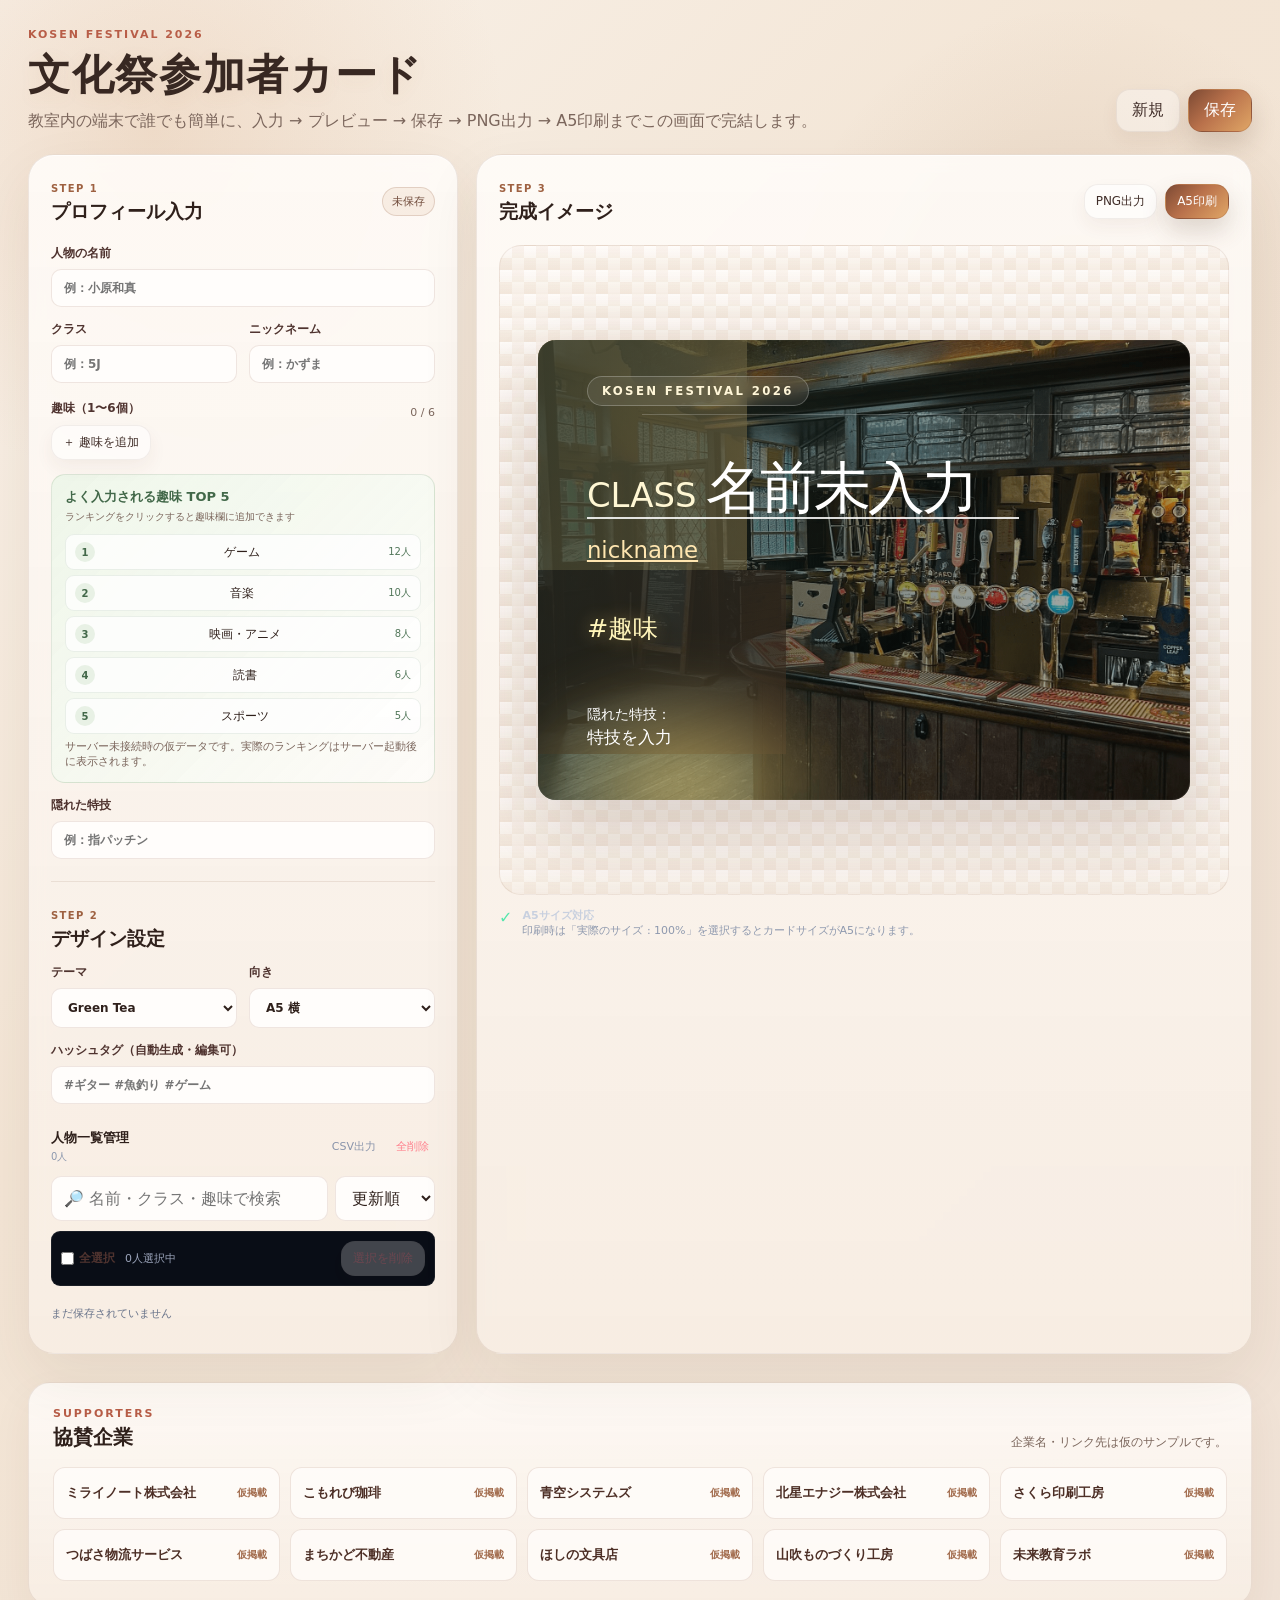
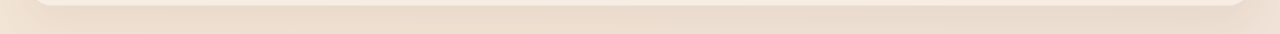
==== index.html @ eb6a29da "Update index.html" ====
<!DOCTYPE html>
<html lang="ja">
<head>
  <!-- 文字コード・表示倍率・ページタイトルを設定 -->
  <meta charset="UTF-8">
  <meta name="viewport" content="width=device-width, initial-scale=1.0">
  <title>文化祭教室用 参加者カード作成</title>
  <!-- 画面全体のスタイルを読み込む -->
  <link rel="stylesheet" href="style.css">
</head>
<body>
  <!-- アプリ全体の表示領域 --> 
  <div class="app-shell">
    <!-- ページタイトルと新規作成・保存操作 -->
    <header class="app-header">
      <div>
        <p class="eyebrow">KOSEN FESTIVAL 2026</p>
        <h1>文化祭参加者カード</h1> 
        <p class="sub">教室内の端末で誰でも簡単に、入力 →  プレビュー → 保存 → PNG出力 → A5印刷までこの画面で完結します。</p>
      </div>
      <div class="header-actions">
        <button id="newBtn" class="btn ghost">新規</button>
        <button id="saveBtn" class="btn primary">保存</button>
      </div>
    </header>
   
    <!-- 入力画面とプレビュー画面のメイン領域 --> 
    <main class="workspace">
      <!-- プロフィール情報とデザイン設定の入力パネル -->
      <section class="panel form-panel"> 
        <div class="panel-title">
          <div>
            <span class="step">STEP 1</span>
            <h2>プロフィール入力</h2> 
          </div>
          <span id="status" class="status">未保存</span>
        </div>

        <!-- 人物情報を入力するフォーム -->
        <form id="profileForm">
          <label>人物の名前
            <input id="name" maxlength="30" placeholder="例：小原和真" required>
          </label>

          <div class="two-col">
            <label>クラス
              <input id="className" maxlength="20" placeholder="例：5J">
            </label>
            <label>ニックネーム
              <input id="nickname" maxlength="30" placeholder="例：かずま">
            </label>
          </div>

          <div class="hobby-head">
            <label class="section-label">趣味（1〜6個）</label>
            <span id="hobbyCount">0 / 6</span>
          </div>

          <!-- JavaScriptで趣味の入力欄を追加・削除する領域 -->
          <div id="hobbyInputs" class="hobbies"></div>
          <button type="button" id="addHobbyBtn" class="btn small">＋ 趣味を追加</button>

          <section class="hobby-ranking" aria-labelledby="hobbyRankingTitle">
            <div class="hobby-ranking-heading">
              <h3 id="hobbyRankingTitle">よく入力される趣味 TOP 5</h3>
              <p>ランキングをクリックすると趣味欄に追加できます</p>
            </div>
            <ol id="hobbyRankingList" class="hobby-ranking-list"></ol>
          </section>

          <label class="talent-label">隠れた特技
            <input id="talent" maxlength="40" placeholder="例：指パッチン">
          </label>

          <div class="divider"></div>

          <div class="panel-title compact">
            <div>
              <span class="step">STEP 2</span>
              <h2>デザイン設定</h2>
            </div>
          </div>

          <!-- カードのテーマと印刷向きを選択 -->
          <div class="two-col">
            <label>テーマ
              <select id="theme">
                <option value="blue">Green Tea</option>
                <option value="purple">Purple Night</option>
                <option value="green">Aurora Green</option>
              </select>
            </label>
            <label>向き
              <select id="orientation">
                <option value="landscape">A5 横</option>
                <option value="portrait">A5 縦</option>
              </select>
            </label>
          </div>

          <label>ハッシュタグ（自動生成・編集可）
            <input id="tags" maxlength="180" placeholder="#ギター #魚釣り #ゲーム">
          </label>
        </form>

  <!-- 保存済みプロフィールの管理領域 -->
  <div class="saved-area">

    <!-- 一覧のタイトルとCSV出力・全削除操作 -->
    <!-- 一覧のタイトル -->
    <div class="saved-head">
      <div>
        <h3>人物一覧管理</h3>
        <span id="profileCount" class="list-count">0人</span>
      </div>

      <div class="list-actions">
        <button id="exportCsvBtn" class="text-btn">
          CSV出力
        </button>

        <button id="clearAllBtn" class="text-btn danger-text">
          全削除
        </button>
      </div>
    </div>


    <!-- 検索・並び替え -->
    <div class="list-toolbar">

      <input
        id="profileSearch"
        class="search-input"
        placeholder="🔎 名前・クラス・趣味で検索"
      >

      <select id="profileSort" class="sort-select">
        <option value="updated-desc">更新順</option>
        <option value="name-asc">名前順</option>
        <option value="class-asc">クラス順</option>
      </select>

    </div>


    <!-- 一括操作 -->
    <div class="bulk-toolbar">

      <label class="select-all-label">
        <input
          id="selectAllProfiles"
          type="checkbox"
        >
        全選択
      </label>

      <span id="selectedCount">
        0人選択中
      </span>

      <button
        id="bulkDeleteBtn"
        class="btn small danger-btn"
        disabled
      >
        選択を削除
      </button>

    </div>


    <!-- 検索結果と保存済み人物を表示 -->
    <!-- 人物一覧 -->
    <div id="savedList" class="saved-list"></div>

  </div>
        </section>

        <!-- 入力内容を反映したカードのプレビューパネル -->
        <section class="panel preview-panel">
          <div class="panel-title">
            <div>
              <span class="step">STEP 3</span>
              <h2>完成イメージ</h2>
            </div>
            <div class="preview-actions">
              <button id="pngBtn" class="btn small">PNG出力</button>
              <button id="printBtn" class="btn small primary">A5印刷</button>
            </div>
          </div>

          <!-- カードの表示領域と印刷対象 -->
          <div id="previewStage" class="preview-stage landscape">
            <article id="card" class="person-card theme-blue">
              <!-- カード背景の光彩とライン装飾 -->
              <div class="glow glow-one"></div>
              <div class="glow glow-two"></div>
              <div class="line"></div>

              <!-- カードに表示するプロフィール情報 -->
              <div class="card-content">
                <div class="festival-badge">KOSEN FESTIVAL 2026</div>
                <div class="identity">
                  <div class="name-row">
                    <span id="previewClass" class="preview-class">5J</span>
                    <h3 id="previewName">小原和真</h3>
                  </div>
                  <div id="previewNickname" class="nickname">jr（ジュニア）</div>
                </div>

                <div id="previewTags" class="tags">#ギター　#　#魚釣り　#恋バナ　#BTS</div>

                <div class="talent-box">
                  <p>隠れた特技：</p>
                  <strong id="previewTalent">指パッチン</strong>
                </div>
              </div>
            </article>
          </div>

          <!-- PNG出力とA5印刷に関する注意書き -->
          <div class="export-note">
            <span>✓</span>
            <p><strong>A5サイズ対応</strong><br>印刷時は「実際のサイズ : 100%」を選択するとカードサイズがA5になります。</p>
          </div>
        </section>
      </main>

      <footer class="sponsors" aria-labelledby="sponsorsTitle">
        <div class="sponsors-heading">
          <div>
            <p class="eyebrow">SUPPORTERS</p>
            <h2 id="sponsorsTitle">協賛企業</h2>
          </div>
          <p class="sponsors-note">企業名・リンク先は仮のサンプルです。</p>
        </div>
        <ul class="sponsor-list">
          <li><a href="https://example.com/" target="_blank" rel="noopener noreferrer">ミライノート株式会社 <span>仮掲載</span></a></li>
          <li><a href="https://example.com/" target="_blank" rel="noopener noreferrer">こもれび珈琲 <span>仮掲載</span></a></li>
          <li><a href="https://example.com/" target="_blank" rel="noopener noreferrer">青空システムズ <span>仮掲載</span></a></li>
          <li><a href="https://example.com/" target="_blank" rel="noopener noreferrer">北星エナジー株式会社 <span>仮掲載</span></a></li>
          <li><a href="https://example.com/" target="_blank" rel="noopener noreferrer">さくら印刷工房 <span>仮掲載</span></a></li>
          <li><a href="https://example.com/" target="_blank" rel="noopener noreferrer">つばさ物流サービス <span>仮掲載</span></a></li>
          <li><a href="https://example.com/" target="_blank" rel="noopener noreferrer">まちかど不動産 <span>仮掲載</span></a></li>
          <li><a href="https://example.com/" target="_blank" rel="noopener noreferrer">ほしの文具店 <span>仮掲載</span></a></li>
          <li><a href="https://example.com/" target="_blank" rel="noopener noreferrer">山吹ものづくり工房 <span>仮掲載</span></a></li>
          <li><a href="https://example.com/" target="_blank" rel="noopener noreferrer">未来教育ラボ <span>仮掲載</span></a></li>
        </ul>
      </footer>
    </div>

  <!-- 保存結果などを一時的に表示する通知 -->
  <div id="toast" class="toast"></div>
  <!-- アプリの動作を制御するJavaScript -->
  <script src="app.js"></script>
</body>
</html>
---- style.css ----
/* すべての要素で幅と高さに余白を含める */
* { box-sizing: border-box; }

/* アプリ全体で使用する色と影 */
:root {
  --bg: #f6efe7;
  --bg-2: #eadcc6;
  --panel: rgba(255,249,244,.82);
  --panel-2: rgba(255,251,247,.96);
  --text: #2f201b;
  --muted: #7b665c;
  --line: rgba(120, 86, 61, .12);
  --accent: #8a5a3b;
  --accent-2: #d9a981;
  --accent-3: #c97344;
  --rose: #d77756;
  --gold: #f1cf9c;
  --shadow: rgba(82, 46, 27, .12);
  --coffee: #4d2f26;
  --latte: #f8f1e8;
  --bean: #2b1f1c;
}

/* ページ全体の基本設定 */
html, body {
  margin: 0;
  min-height: 100%;
  background: var(--bg);
  color: var(--text);
  font-family: Inter, "Noto Sans JP", "Yu Gothic", system-ui, sans-serif;
}

/* 背景に柔らかな光とグラデーションを表示 */
body {
  background:
    radial-gradient(circle at 12% 8%, rgba(216, 165, 121, .26), transparent 22rem),
    radial-gradient(circle at 84% 18%, rgba(143, 95, 61, .12), transparent 18rem),
    linear-gradient(135deg, #f9f2ea 0%, #f3e5d5 40%, #f0e2d6 100%);
}

/* フォーム部品の文字をページのフォントに統一 */
button, input, select { font: inherit; }

/* ページ全体の最大幅と余白 */
.app-shell { max-width: 1500px; margin: 0 auto; padding: 28px; }

/* ヘッダーのタイトルと操作ボタンを横並びにする */
.app-header {
  display: flex;
  align-items: flex-end;
  justify-content: space-between;
  gap: 24px;
  margin-bottom: 22px;
}

/* ヘッダー上部の小さな見出し */
.eyebrow {
  color: #b85d47;
  letter-spacing: .18em;
  font-size: 11px;
  margin: 0 0 6px;
  font-weight: 800;
}

/* 見出しと段落の上余白をリセット */
h1, h2, h3, p { margin-top: 0; }

/* ページタイトル */
h1 {
  font-size: clamp(26px, 4vw, 42px);
  margin-bottom: 8px;
  letter-spacing: .04em;
  color: #382822;
  text-shadow: 0 4px 18px rgba(170, 110, 70, .08);
}
/* ページタイトルの補足説明 */
.sub { color: var(--muted); margin-bottom: 0; }

/* ヘッダーとプレビューのボタン配置 */
.header-actions, .preview-actions { display: flex; gap: 8px; }

/* 入力パネルとプレビューパネルの2列レイアウト */
.workspace {
  display: grid;
  grid-template-columns: minmax(320px, 430px) 1fr;
  gap: 18px;
}

/* 各パネル共通の背景・境界線・影 */
.panel {
  background: linear-gradient(180deg, rgba(255,252,249,.88), rgba(247,237,227,.94));
  border: 1px solid rgba(126, 85, 61, .12);
  border-radius: 26px;
  box-shadow: 0 24px 60px rgba(79, 45, 31, .08), inset 0 1px 0 rgba(255,255,255,.6);
  backdrop-filter: blur(8px);
}

/* 入力パネルの内側余白 */
.form-panel { padding: 22px; }
/* プレビューパネルの内側余白 */
.preview-panel { padding: 22px; min-width: 0; }

/* パネル見出しと右側の操作部 */
.panel-title {
  display: flex;
  align-items: center;
  justify-content: space-between;
  gap: 12px;
  margin-bottom: 20px;
}

/* 2つ目以降のコンパクトなパネル見出し */
.panel-title.compact { margin-top: 20px; margin-bottom: 12px; }

/* パネル内の見出し */
.panel-title h2 {
  font-size: 19px;
  margin: 3px 0 0;
}

/* STEP表示 */
.step {
  color: #9e6141;
  font-size: 10px;
  letter-spacing: .14em;
  font-weight: 800;
}

/* 保存状態のバッジ */
.status {
  font-size: 11px;
  color: #6d4837;
  padding: 6px 9px;
  border: 1px solid rgba(141, 92, 62, .2);
  border-radius: 999px;
  background: rgba(197, 127, 77, .1);
}

/* 入力項目のラベル */
label {
  display: block;
  color: #4f332f;
  font-size: 12px;
  margin-bottom: 14px;
  font-weight: 600;
}

/* テキスト入力と選択欄 */
input, select {
  display: block;
  width: 100%;
  margin-top: 7px;
  padding: 11px 12px;
  color: var(--text);
  background: #fffdfb;
  border: 1px solid rgba(146, 92, 72, .15);
  border-radius: 10px;
  outline: none;
  transition: .18s;
}

/* 入力欄にフォーカスしたときの強調表示 */
input:focus, select:focus {
  border-color: rgba(255, 122, 72, .8);
  box-shadow: 0 0 0 3px rgba(255, 122, 72, .12);
}

/* 2項目を横並びにするフォーム行 */
.two-col { display: grid; grid-template-columns: 1fr 1fr; gap: 12px; }

/* 趣味入力欄の見出し */
.hobby-head {
  display: flex;
  justify-content: space-between;
  align-items: center;
  margin-top: 3px;
}

/* セクション名と入力個数 */
.section-label { margin-bottom: 8px; }
#hobbyCount { font-size: 11px; color: var(--muted); }

/* 趣味入力欄の一覧 */
.hobbies { display: grid; gap: 8px; }

/* 1件分の趣味入力と削除ボタン */
.hobby-row {
  display: grid;
  grid-template-columns: 1fr auto;
  gap: 7px;
  align-items: end;
}

/* 趣味行では入力欄上部の余白をなくす */
.hobby-row input { margin-top: 0; }

/* 保存済みプロフィールから集計した趣味ランキング */
.hobby-ranking {
  margin-top: 14px;
  padding: 13px;
  border: 1px solid rgba(114, 148, 111, .2);
  border-radius: 14px;
  background: linear-gradient(135deg, rgba(235, 246, 231, .8), rgba(255, 255, 255, .66));
}

.hobby-ranking-heading h3 {
  margin: 0;
  color: #426849;
  font-size: 13px;
}

.hobby-ranking-heading p {
  margin: 4px 0 10px;
  color: var(--muted);
  font-size: 10px;
}

.hobby-ranking-list {
  display: grid;
  gap: 5px;
  margin: 0;
  padding: 0;
  list-style: none;
}

.hobby-ranking-item {
  display: flex;
  width: 100%;
  align-items: center;
  justify-content: space-between;
  gap: 10px;
  padding: 7px 9px;
  border: 1px solid rgba(114, 148, 111, .14);
  border-radius: 9px;
  background: rgba(255, 255, 255, .76);
  color: var(--text);
  text-align: left;
  cursor: pointer;
}

.hobby-ranking-item:hover,
.hobby-ranking-item:focus-visible {
  border-color: rgba(75, 125, 83, .5);
  background: #fff;
}

.hobby-ranking-position {
  display: grid;
  flex: 0 0 20px;
  width: 20px;
  height: 20px;
  place-items: center;
  border-radius: 50%;
  background: #e8f1e5;
  color: #426849;
  font-size: 10px;
  font-weight: 700;
}

.hobby-ranking-name { font-size: 12px; }
.hobby-ranking-count { color: #52775a; font-size: 10px; white-space: nowrap; }
.hobby-ranking-empty { color: var(--muted); font-size: 11px; }

/* 趣味を削除するボタン */
.remove-hobby {
  height: 40px;
  width: 40px;
  border: 1px solid var(--line);
  border-radius: 9px;
  background: #0a0e17;
  color: #aab2c5;
  cursor: pointer;
}

/* 特技入力欄と区切り線 */
.talent-label { margin-top: 14px; }
.divider { height: 1px; background: var(--line); margin: 22px 0; }

/* 共通ボタン */
.btn {
  border: 1px solid rgba(132, 102, 89, .1);
  background: rgba(255,255,255,.58);
  color: #402d28;
  border-radius: 14px;
  padding: 10px 15px;
  cursor: pointer;
  transition: transform .15s, background .15s, border .15s, box-shadow .15s;
  box-shadow: 0 8px 18px rgba(98, 52, 35, .06);
}

/* ボタンのホバー状態 */
.btn:hover {
  transform: translateY(-1px);
  background: rgba(255,255,255,.72);
  box-shadow: 0 12px 24px rgba(98, 52, 35, .1);
}
/* 主要操作ボタン */
.btn.primary {
  background: linear-gradient(135deg, #7d4a34 0%, #b9714b 45%, #e0a666 100%);
  border-color: rgba(125, 74, 52, .2);
  color: white;
  box-shadow: 0 12px 24px rgba(98, 72, 52, .2);
}
/* 控えめなボタン */
.btn.ghost { background: rgba(255,255,255,.38); }
/* 小サイズのボタン */
.btn.small { padding: 8px 11px; font-size: 12px; }

/* 保存済み人物一覧の見出し */
.saved-area { margin-top: 25px; }
.saved-head { display: flex; justify-content: space-between; align-items: center; }
.saved-head h3 { font-size: 13px; margin: 0; }
.text-btn { background: transparent; color: #8993aa; border: 0; cursor: pointer; font-size: 11px; }

/* 保存済み人物の一覧 */
.saved-list { display: grid; gap: 7px; margin-top: 10px; max-height: 220px; overflow: auto; }

/* 保存済み人物1件分 */
.saved-item {
  display: grid;
  grid-template-columns: 1fr auto;
  gap: 8px;
  align-items: center;
  padding: 10px;
  border: 1px solid rgba(146, 92, 72, .12);
  background: linear-gradient(180deg, #fffdfb 0%, #f8ebdf 100%);
  border-radius: 10px;
  box-shadow: 0 5px 14px rgba(158, 86, 44, .06);
}

/* 保存済み人物のクリック領域 */
.saved-item-main { cursor: pointer; min-width: 0; }
.saved-item-name { font-weight: 700; font-size: 12px; color: #442b26; }
.saved-item-meta { color: #7a5e54; font-size: 10px; margin-top: 2px; }
.delete-btn { border: 0; background: transparent; color: #7f5d5a; cursor: pointer; }

/* 一覧が空のときの表示 */
.empty { color: #68738a; font-size: 11px; padding: 10px 0; }

/* カードプレビューを配置する領域 */
.preview-stage {
  display: grid;
  place-items: center;
  padding: clamp(15px, 3vw, 38px);
  min-height: 650px;
  border: 1px solid rgba(150, 107, 87, .12);
  border-radius: 22px;
  background:
    linear-gradient(45deg, rgba(201, 155, 110, .09) 25%, transparent 25%, transparent 75%, rgba(201, 155, 110, .09) 75%),
    linear-gradient(45deg, rgba(201, 155, 110, .09) 25%, transparent 25%, transparent 75%, rgba(201, 155, 110, .09) 75%),
    linear-gradient(180deg, rgba(255,255,255,.5), rgba(245,236,227,.9));
  background-position: 0 0, 12px 12px;
  background-size: 24px 24px;
  overflow: auto;
}

/* プロフィールカード本体 */
.person-card {
  position: relative;
  width: min(100%, 900px);
  aspect-ratio: 210 / 148;
  overflow: hidden;
  color: #fff;
  background: #171713 url("assets/bar-interior.png") center 52% / cover no-repeat;
  box-shadow: 0 30px 80px rgba(60, 26, 18, .18), inset 0 0 0 1px rgba(255,255,255,.08);
  border-radius: 18px;
  container-type: inline-size;
}

/* カード上部の装飾レイヤー */
.person-card::before {
  content: "";
  position: absolute;
  inset: 0;
  background:
    linear-gradient(90deg, rgba(10, 14, 13, .58), rgba(10, 14, 13, .3)),
    linear-gradient(135deg, rgba(138, 86, 58, .16), transparent 52%);
  pointer-events: none;
}

/* カード下部の光彩 */
.person-card::after {
  content: "";
  position: absolute;
  left: -8%;
  bottom: -25%;
  width: 60%;
  height: 55%;
  background: radial-gradient(ellipse, rgba(255, 223, 120, .75), transparent 66%);
  filter: blur(30px);
  opacity: .8;
}

.theme-blue::before {
  background:
    linear-gradient(90deg, rgba(10, 20, 18, .64), rgba(10, 20, 18, .32)),
    linear-gradient(135deg, rgba(78, 129, 111, .28), transparent 60%);
}

.theme-purple::before {
  background:
    linear-gradient(90deg, rgba(16, 12, 24, .66), rgba(16, 12, 24, .34)),
    linear-gradient(135deg, rgba(112, 45, 150, .3), transparent 60%);
}

/* 緑テーマの装飾 */
.theme-green::before {
  background:
    linear-gradient(90deg, rgba(10, 20, 17, .64), rgba(10, 20, 17, .32)),
    linear-gradient(135deg, rgba(72, 124, 78, .3), transparent 60%);
}
/* カード内の光彩パーツ */
.glow-one { width: 32%; height: 50%; left: -10%; top: 55%; background: rgba(244, 196, 116, .64); }
.glow-two { width: 38%; height: 40%; left: 4%; top: -14%; background: rgba(100, 62, 42, .7); }

/* カード上の細いライン */
.line {
  position: absolute;
  left: 16%;
  right: 0;
  top: 16%;
  height: 1px;
  background: rgba(255,255,255,.2);
}

/* カード内のコンテンツ領域 */
.card-content {
  position: absolute;
  inset: 0;
  padding: 5.5% 7.5%;
  z-index: 2;
}

/* 文化祭名のバッジ */
.festival-badge {
  display: inline-block;
  margin-bottom: 10%;
  padding: 7px 14px;
  border: 1px solid rgba(255,255,255,.24);
  border-radius: 999px;
  background: rgba(255,255,255,.08);
  backdrop-filter: blur(8px);
  color: #fff6d8;
  font-size: clamp(8px, 1.8cqw, 20px);
  letter-spacing: .2em;
  font-weight: 700;
}

/* 名前とクラスの情報 */
.identity { position: relative; }
/* クラス名と人物名の下線付き行 */
.name-row {
  display: flex;
  align-items: baseline;
  gap: 2.2%;
  border-bottom: clamp(2px, .45cqw, 5px) solid rgba(255,255,255,.85);
  width: 78%;
  padding-bottom: .3%;
}

/* プレビュー上のクラス名 */
.preview-class {
  font-size: clamp(15px, 5.2cqw, 65px);
  line-height: 1;
  white-space: nowrap;
  color: #fff7d4;
}

/* プレビュー上の人物名 */
.name-row h3 {
  font-size: clamp(25px, 8.8cqw, 110px);
  font-weight: 300;
  letter-spacing: -.05em;
  line-height: .95;
  margin: 0;
  white-space: nowrap;
  overflow: hidden;
  text-overflow: ellipsis;
}

/* ニックネーム */
.nickname {
  margin-top: 3.1%;
  font-size: clamp(12px, 3.5cqw, 42px);
  text-decoration: underline;
  color: #ffe6b0;
}

/* 趣味から生成されるハッシュタグ */
.tags {
  margin-top: 8.5%;
  color: #fff5ba;
  font-size: clamp(11px, 3.9cqw, 48px);
  line-height: 1.45;
  max-width: 90%;
  overflow-wrap: anywhere;
  text-shadow: 0 0 18px rgba(255, 214, 122, .42);
}

/* 隠れた特技の表示 */
.talent-box {
  position: absolute;
  left: 7.5%;
  bottom: 11%;
}
.talent-box p {
  margin: 0 0 3.2%;
  font-size: clamp(10px, 2.15cqw, 27px);
}
.talent-box strong {
  font-weight: 400;
  font-size: clamp(12px, 2.55cqw, 32px);
}

/* 出力・印刷に関する注意書き */
.export-note {
  display: flex;
  gap: 10px;
  align-items: flex-start;
  margin-top: 13px;
  color: #8d98ae;
  font-size: 11px;
}
.export-note span { color: #55e6ad; font-size: 16px; }
.export-note p { margin: 0; }
.export-note strong { color: #c8d0df; }

/* 保存などの結果を知らせる通知 */
.toast {
  position: fixed;
  left: 50%;
  bottom: 24px;
  transform: translate(-50%, 20px);
  opacity: 0;
  pointer-events: none;
  background: #161c2b;
  border: 1px solid rgba(255,255,255,.12);
  color: white;
  padding: 10px 15px;
  border-radius: 10px;
  box-shadow: 0 15px 40px rgba(0,0,0,.3);
  transition: .2s;
  z-index: 50;
  font-size: 12px;
}
/* 通知を表示状態に切り替える */
.toast.show { opacity: 1; transform: translate(-50%, 0); }

/* タブレット向けの1列レイアウト */
@media (max-width: 1000px) {
  .workspace { grid-template-columns: 1fr; }
  .preview-stage { min-height: 450px; }
}

/* スマートフォン向けの余白と縦並び */
@media (max-width: 560px) {
  .app-shell { padding: 15px; }
  .app-header { align-items: flex-start; flex-direction: column; }
  .two-col { grid-template-columns: 1fr; gap: 0; }
  .preview-stage { min-height: 300px; padding: 10px; }
  .preview-actions { flex-wrap: wrap; }
}

/* 画面表示時のA5印刷サイズ */
@page {
  size: A5 landscape;
  margin: 0;
}

/* 印刷時はプロフィールカードだけを表示 */
@media print {
  @page {
    size: A5 landscape;
    margin: 0;
  }

  html, body {
    width: 210mm;
    height: 148mm;
    margin: 0;
    padding: 0;
    background: #fff;
    overflow: hidden;
    -webkit-print-color-adjust: exact;
    print-color-adjust: exact;
  }

  body {
    display: block !important;
    visibility: visible !important;
  }

  .app-shell,
  .workspace,
  .panel,
  .form-panel,
  .header-actions,
  .preview-actions,
  .saved-area,
  .export-note,
  .toast,
  .panel-title,
  .saved-head,
  .list-toolbar,
  .bulk-toolbar,
  .saved-list,
  .preview-panel > .panel-title {
    display: none !important;
    visibility: hidden !important;
  }

  .preview-panel {
    display: block !important;
    width: 210mm !important;
    height: 148mm !important;
    margin: 0 !important;
    padding: 0 !important;
    border: 0 !important;
    background: transparent !important;
    box-shadow: none !important;
  }

  #previewStage,
  #previewStage *,
  #card,
  #card *,
  .festival-badge,
  .identity,
  .name-row,
  .preview-class,
  #previewName,
  #previewNickname,
  #previewTags,
  .talent-box,
  .glow,
  .line,
  .card-content {
    display: block !important;
    visibility: visible !important;
  }

  #previewStage {
    position: relative !important;
    display: block !important;
    width: 210mm !important;
    height: 148mm !important;
    min-height: 0 !important;
    padding: 0 !important;
    margin: 0 !important;
    border: 0 !important;
    background: transparent !important;
    overflow: hidden !important;
    box-shadow: none !important;
  }

  #card {
    position: relative !important;
    display: block !important;
    width: 210mm !important;
    height: 148mm !important;
    aspect-ratio: auto !important;
    margin: 0 !important;
    border-radius: 0 !important;
    box-shadow: none !important;
    overflow: hidden !important;
  }

  .card-content,
  .identity,
  .name-row,
  .talent-box {
    position: absolute !important;
    inset: auto !important;
  }

  .card-content {
    inset: 0 !important;
    padding: 5.5% 7.5% !important;
  }

  .festival-badge {
    margin-bottom: 10% !important;
  }
}


/* =========================
   人物一覧管理
========================= */

.saved-head {
  display: flex;
  justify-content: space-between;
  align-items: center;
  gap: 10px;
}

.saved-head h3 {
  margin: 0;
}

.list-count {
  display: block;
  margin-top: 3px;
  color: #8d98ae;
  font-size: 10px;
}

.list-actions {
  display: flex;
  gap: 8px;
}

.danger-text {
  color: #ff7f8c;
}


/* 検索・ソート */

.list-toolbar {
  display: grid;
  grid-template-columns: 1fr 100px;
  gap: 7px;
  margin-top: 12px;
}

.search-input {
  margin: 0;
}

.sort-select {
  margin: 0;
}


/* 一括操作 */

.bulk-toolbar {
  display: flex;
  align-items: center;
  gap: 10px;
  margin: 10px 0;

  padding: 9px;

  background: #090d16;

  border:
    1px solid rgba(255,255,255,.07);

  border-radius: 9px;

  font-size: 11px;

  color: #9ca5bb;
}

.select-all-label {
  display: flex;
  align-items: center;
  gap: 5px;
  margin: 0;
  cursor: pointer;
}

.select-all-label input {
  width: auto;
  margin: 0;
}

.bulk-toolbar #selectedCount {
  margin-right: auto;
}


/* 削除ボタン */

.danger-btn {
  color: #ff9aa4;
}

.danger-btn:disabled {
  opacity: .4;
  cursor: not-allowed;
}


/* 人物一覧 */

.saved-list {
  display: grid;
  gap: 7px;

  max-height: 350px;

  overflow-y: auto;
}


/* 1人分 */

.saved-item {
  display: grid;

  grid-template-columns:
    auto 1fr auto;

  gap: 9px;

  align-items: center;

  padding: 10px;

  background: #0b0f18;

  border:
    1px solid rgba(255,255,255,.08);

  border-radius: 10px;

  transition: .15s;
}

.saved-item:hover {
  background: linear-gradient(180deg, #fffaf5 0%, #ffe7d9 100%);
  border-color: rgba(255, 145, 93, .4);
}


/* チェック */

.profile-check-wrap {
  display: flex;

  align-items: center;

  margin: 0;
}

.profile-check {
  width: auto;

  margin: 0;

  cursor: pointer;
}


/* 人物情報 */

.saved-item-main {
  min-width: 0;

  cursor: pointer;
}

.saved-item-name {
  font-size: 13px;

  font-weight: 700;

  color: #f4f6ff;
}

.saved-item-meta {
  margin-top: 3px;

  font-size: 10px;

  color: #8993aa;
}

.saved-item-tags {
  margin-top: 4px;

  font-size: 9px;

  color: #d56d3a;

  white-space: nowrap;

  overflow: hidden;

  text-overflow: ellipsis;
}


/* 編集・複製・削除 */

.saved-item-buttons {
  display: flex;

  gap: 4px;
}

.saved-action {
  padding: 5px 7px;

  border:
    1px solid rgba(255,255,255,.08);

  background: #111725;

  color: #aeb7c9;

  border-radius: 7px;

  font-size: 9px;

  cursor: pointer;
}

.saved-action:hover {
  background: #1a2132;

  color: white;
}

.saved-action.delete {
  color: #ff858f;
}


/* スマホ */

@media (max-width: 560px) {

  .list-toolbar {
    grid-template-columns: 1fr;
  }

  .saved-item {
    grid-template-columns:
      auto 1fr;
  }

  .saved-item-buttons {
    grid-column: 2;
  }

}



/* ==========================================
   A5印刷専用設定
   ========================================== */

@media print {

    /* 印刷ページそのものをA5横にする */
    @page {
        size: A5 landscape;
        margin: 0;
    }

    /* HTMLとbodyをA5ぴったりにする */
    html,
    body {
        width: 210mm !important;
        height: 148mm !important;

        margin: 0 !important;
        padding: 0 !important;

        overflow: hidden !important;
    }


    /* 画面上のすべての要素を一旦非表示 */
    body * {
        visibility: hidden !important;
    }


    /* プロフィールカードだけ表示 */
    #previewStage,
    #previewStage * {
        visibility: visible !important;
    }


    /* プレビューの外側 */
    #previewStage {
        position: fixed !important;

        left: 0 !important;
        top: 0 !important;

        width: 210mm !important;
        height: 148mm !important;

        min-width: 210mm !important;
        min-height: 148mm !important;

        max-width: 210mm !important;
        max-height: 148mm !important;

        margin: 0 !important;
        padding: 0 !important;

        overflow: hidden !important;

        transform: none !important;
    }


    /* 実際のプロフィールカード */
    #previewStage .person-card {
        box-sizing: border-box !important;

        position: absolute !important;

        left: 0 !important;
        top: 0 !important;

        width: 210mm !important;
        height: 148mm !important;

        min-width: 210mm !important;
        min-height: 148mm !important;

        max-width: 210mm !important;
        max-height: 148mm !important;

        margin: 0 !important;
        padding: 0 !important;

        overflow: hidden !important;

        transform: none !important;

        page-break-before: avoid !important;
        page-break-after: avoid !important;
        page-break-inside: avoid !important;

        break-before: avoid !important;
        break-after: avoid !important;
        break-inside: avoid !important;
    }


    /* 印刷時に余計な要素を完全に消す */
    header,
    nav,
    aside,
    .app-header,
    .form-panel,
    .saved-area,
    .export-note,
    .toast,
    button {
        display: none !important;
    }


    /* 印刷領域からはみ出したものを切る */
    #previewStage .person-card {
        overflow: hidden !important;
    }
}

/* 協賛企業 */
.sponsors {
  margin-top: 28px;
  padding: 24px;
  border: 1px solid rgba(126, 85, 61, .12);
  border-radius: 22px;
  background: linear-gradient(180deg, rgba(255,252,249,.88), rgba(247,237,227,.94));
  box-shadow: 0 16px 40px rgba(79, 45, 31, .06);
}

.sponsors-heading {
  display: flex;
  align-items: end;
  justify-content: space-between;
  gap: 16px;
  margin-bottom: 16px;
}

.sponsors-heading .eyebrow { margin-bottom: 4px; }

.sponsors-heading h2 {
  margin: 0;
  font-size: 20px;
}

.sponsors-note {
  margin: 0;
  color: var(--muted);
  font-size: 12px;
}

.sponsor-list {
  display: grid;
  grid-template-columns: repeat(5, minmax(0, 1fr));
  gap: 10px;
  margin: 0;
  padding: 0;
  list-style: none;
}

.sponsor-list a {
  display: flex;
  align-items: center;
  justify-content: space-between;
  gap: 8px;
  min-height: 52px;
  padding: 10px 12px;
  border: 1px solid rgba(146, 92, 72, .15);
  border-radius: 12px;
  background: rgba(255, 253, 251, .8);
  color: var(--coffee);
  font-size: 13px;
  font-weight: 700;
  text-decoration: none;
  transition: .18s;
}

.sponsor-list a:hover {
  border-color: rgba(201, 115, 68, .45);
  background: #fffaf5;
  transform: translateY(-2px);
}

.sponsor-list a:focus-visible {
  outline: 3px solid rgba(255, 122, 72, .45);
  outline-offset: 2px;
}

.sponsor-list a span {
  flex: 0 0 auto;
  color: #a16a4b;
  font-size: 10px;
  font-weight: 600;
}

@media (max-width: 1000px) {
  .sponsor-list { grid-template-columns: repeat(3, minmax(0, 1fr)); }
}

@media (max-width: 560px) {
  .sponsors { padding: 18px; }
  .sponsors-heading { align-items: start; flex-direction: column; gap: 8px; }
  .sponsor-list { grid-template-columns: repeat(2, minmax(0, 1fr)); }
  .sponsor-list a { align-items: start; flex-direction: column; }
}
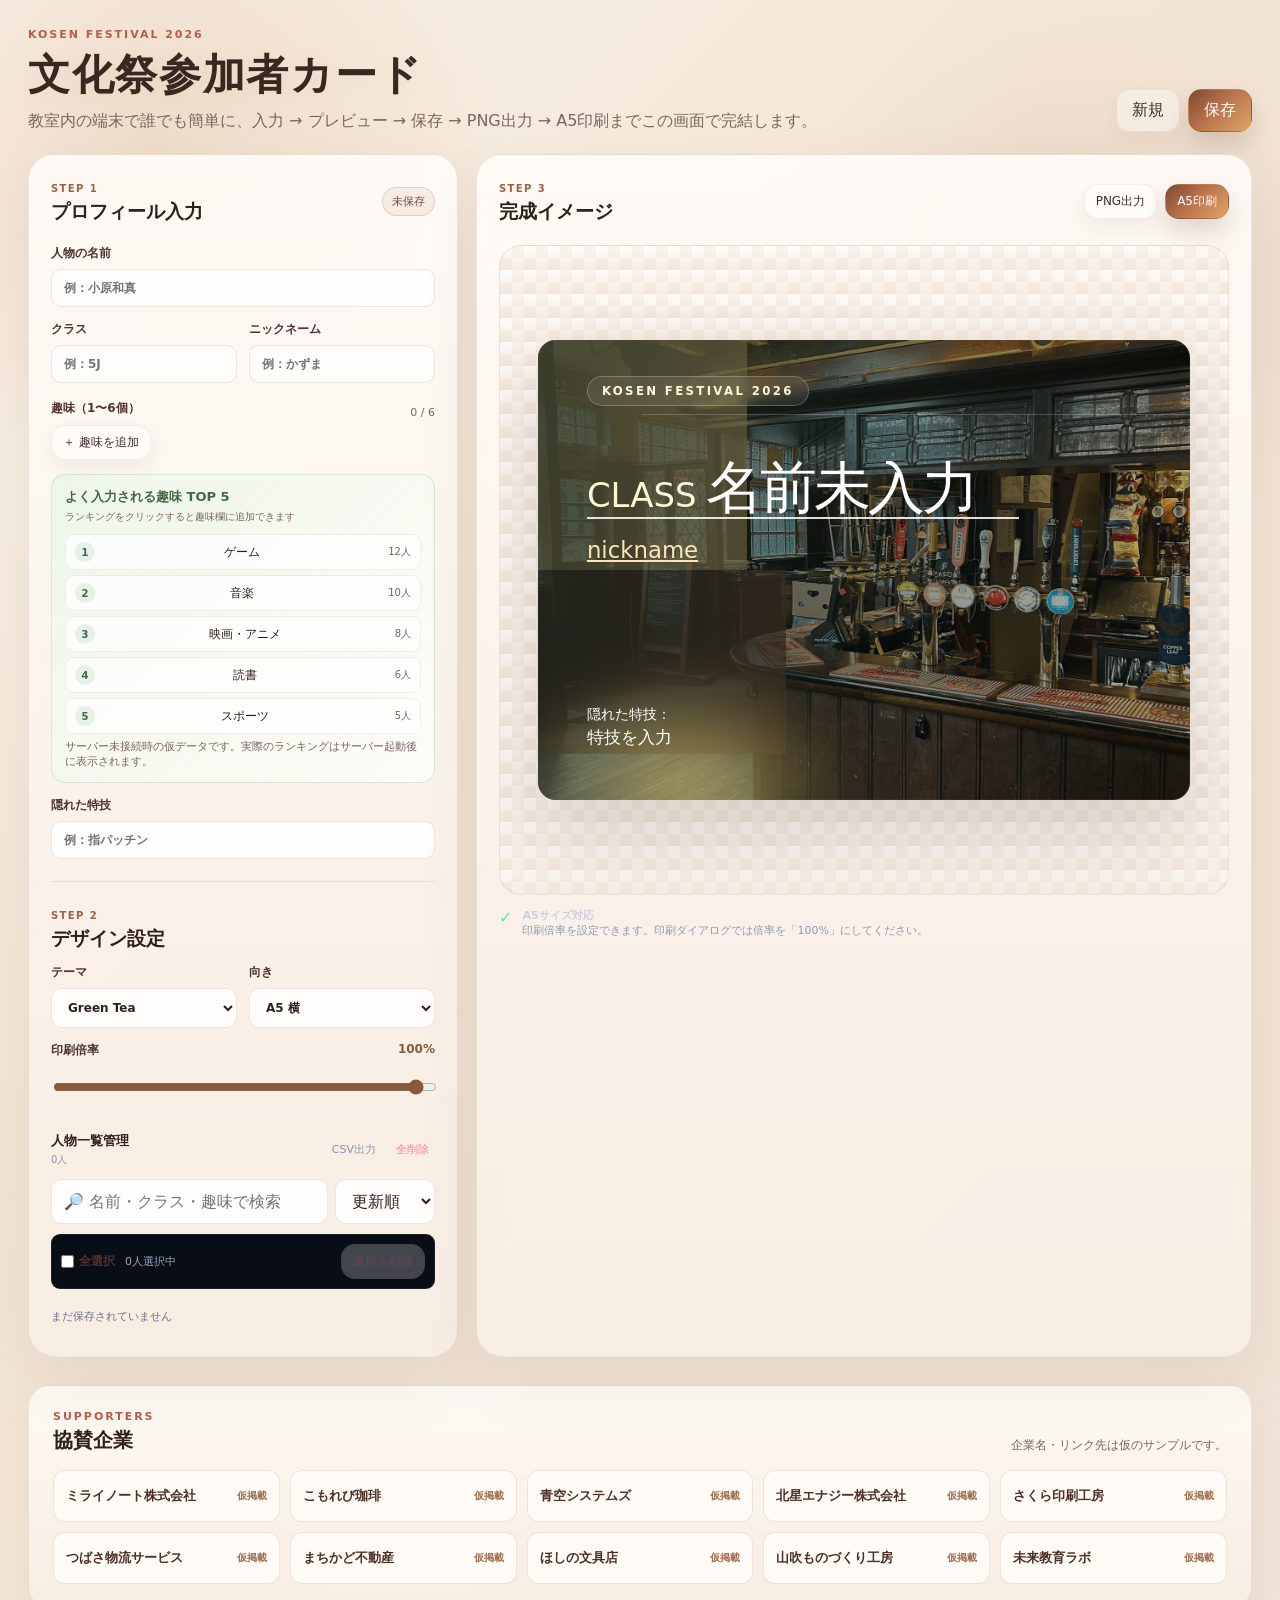
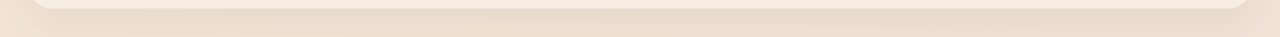
==== commit 7e4a9cdf: "bairitutuika." ====
--- a/index.html
+++ b/index.html
@@ -81,7 +81,7 @@
             </div>
           </div>
 
-          <!-- カードのテーマと印刷向きを選択 -->
+          <!-- カードのテーマ・印刷向き・印刷倍率を選択 -->
           <div class="two-col">
             <label>テーマ
               <select id="theme">
@@ -98,8 +98,9 @@
             </label>
           </div>
 
-          <label>ハッシュタグ（自動生成・編集可）
-            <input id="tags" maxlength="180" placeholder="#ギター #魚釣り #ゲーム">
+          <label class="print-scale-label" for="printScale">
+            <span>印刷倍率 <output id="printScaleValue" for="printScale">100%</output></span>
+            <input id="printScale" type="range" min="50" max="100" step="5" value="100">
           </label>
         </form>
 
@@ -209,8 +210,6 @@
                   <div id="previewNickname" class="nickname">jr（ジュニア）</div>
                 </div>
 
-                <div id="previewTags" class="tags">#ギター　#　#魚釣り　#恋バナ　#BTS</div>
-
                 <div class="talent-box">
                   <p>隠れた特技：</p>
                   <strong id="previewTalent">指パッチン</strong>
@@ -222,7 +221,7 @@
           <!-- PNG出力とA5印刷に関する注意書き -->
           <div class="export-note">
             <span>✓</span>
-            <p><strong>A5サイズ対応</strong><br>印刷時は「実際のサイズ : 100%」を選択するとカードサイズがA5になります。</p>
+            <p><strong>A5サイズ対応</strong><br>印刷倍率を設定できます。印刷ダイアログでは倍率を「100%」にしてください。</p>
           </div>
         </section>
       </main>
--- a/style.css
+++ b/style.css
@@ -486,17 +486,6 @@
   color: #ffe6b0;
 }
 
-/* 趣味から生成されるハッシュタグ */
-.tags {
-  margin-top: 8.5%;
-  color: #fff5ba;
-  font-size: clamp(11px, 3.9cqw, 48px);
-  line-height: 1.45;
-  max-width: 90%;
-  overflow-wrap: anywhere;
-  text-shadow: 0 0 18px rgba(255, 214, 122, .42);
-}
-
 /* 隠れた特技の表示 */
 .talent-box {
   position: absolute;
@@ -523,6 +512,21 @@
 }
 .export-note span { color: #55e6ad; font-size: 16px; }
 .export-note p { margin: 0; }
+
+.print-scale-label > span {
+  display: flex;
+  justify-content: space-between;
+}
+.print-scale-label output {
+  color: var(--accent);
+  font-weight: 700;
+}
+.print-scale-label input {
+  display: block;
+  width: 100%;
+  margin-top: 8px;
+  accent-color: var(--accent);
+}
 .export-note strong { color: #c8d0df; }
 
 /* 保存などの結果を知らせる通知 */
@@ -630,7 +634,6 @@
   .preview-class,
   #previewName,
   #previewNickname,
-  #previewTags,
   .talent-box,
   .glow,
   .line,
@@ -641,7 +644,9 @@
 
   #previewStage {
     position: relative !important;
-    display: block !important;
+    display: flex !important;
+    align-items: center !important;
+    justify-content: center !important;
     width: 210mm !important;
     height: 148mm !important;
     min-height: 0 !important;
@@ -660,6 +665,8 @@
     height: 148mm !important;
     aspect-ratio: auto !important;
     margin: 0 !important;
+    transform: scale(var(--print-scale, 1)) !important;
+    transform-origin: center !important;
     border-radius: 0 !important;
     box-shadow: none !important;
     overflow: hidden !important;
@@ -870,21 +877,6 @@
 
   color: #8993aa;
 }
-
-.saved-item-tags {
-  margin-top: 4px;
-
-  font-size: 9px;
-
-  color: #d56d3a;
-
-  white-space: nowrap;
-
-  overflow: hidden;
-
-  text-overflow: ellipsis;
-}
-
 
 /* 編集・複製・削除 */
 
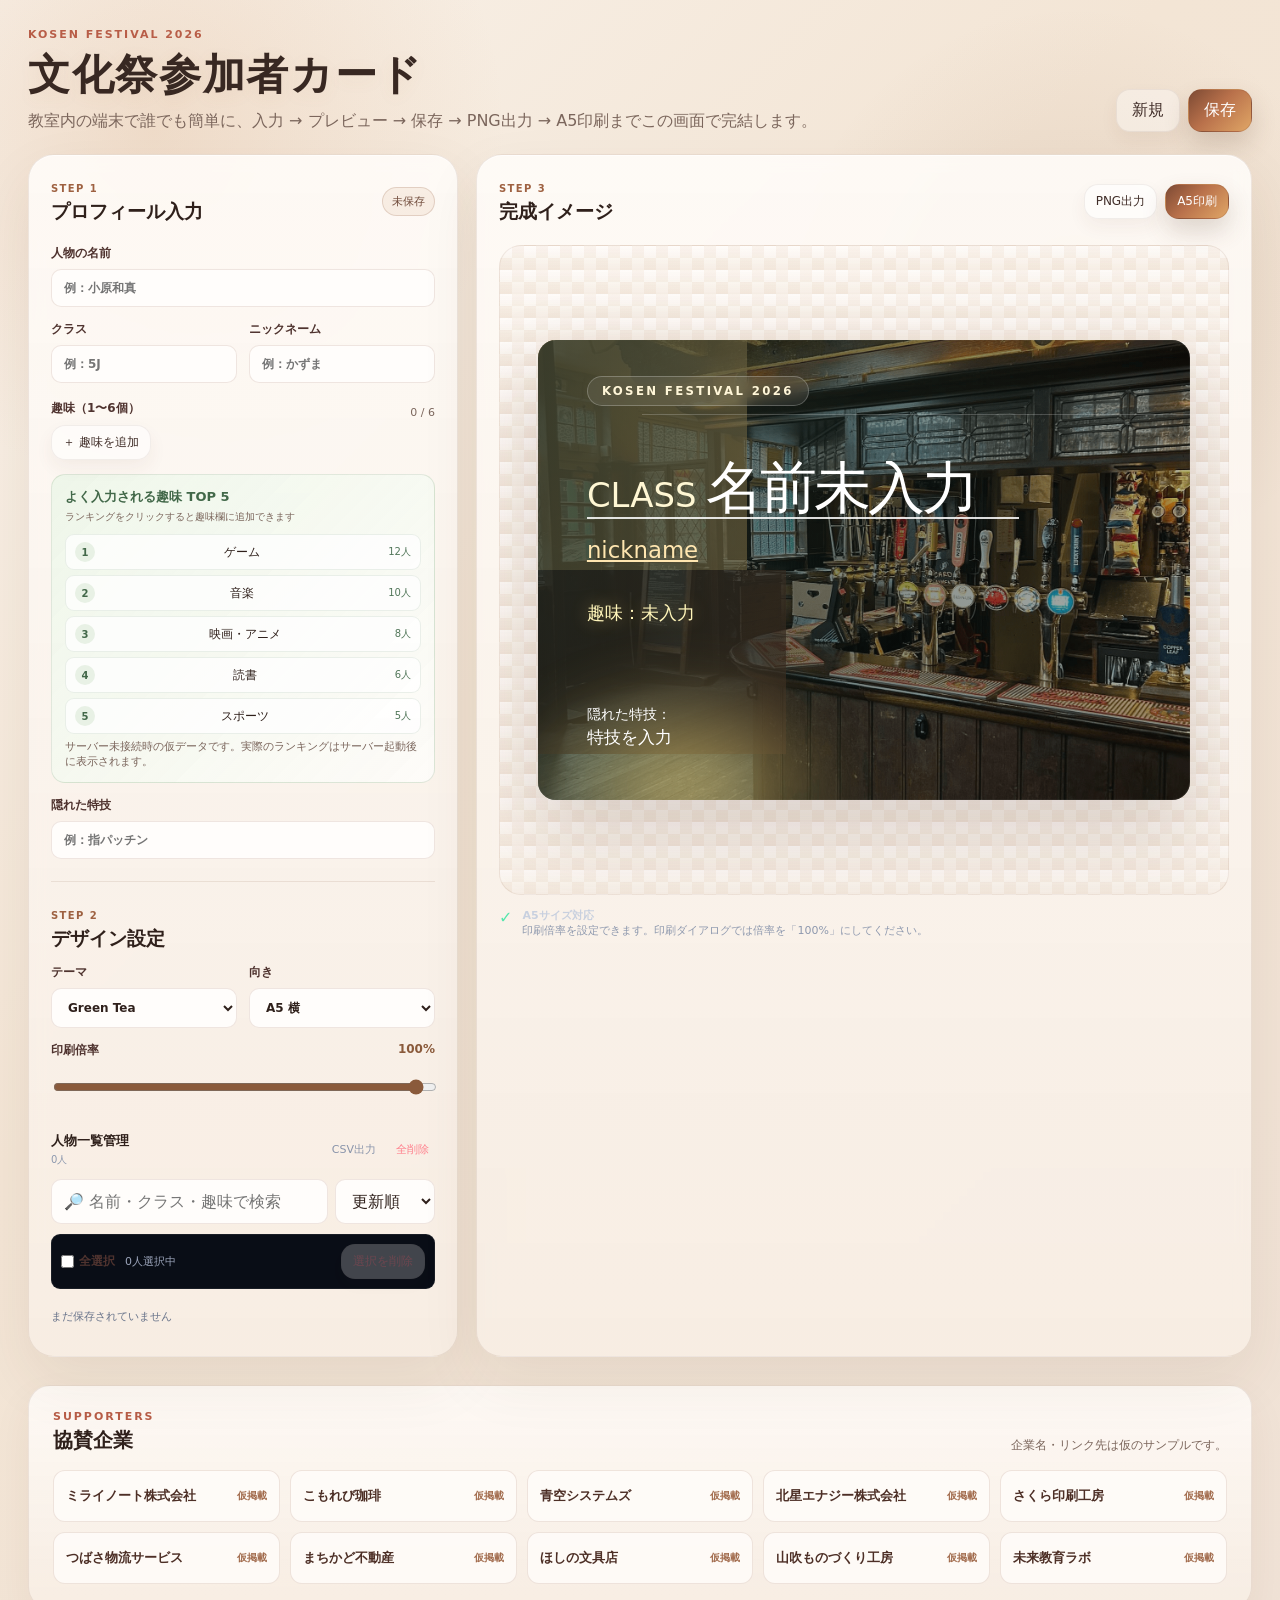
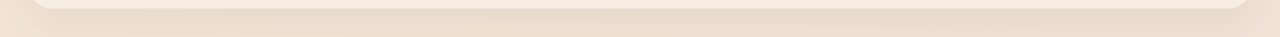
==== commit dbc4a0d1: "syumikaisei." ====
--- a/index.html
+++ b/index.html
@@ -210,6 +210,8 @@
                   <div id="previewNickname" class="nickname">jr（ジュニア）</div>
                 </div>
 
+                <div id="previewHobbies" class="hobby-display">趣味：ギター・魚釣り・ゲーム・映画</div>
+
                 <div class="talent-box">
                   <p>隠れた特技：</p>
                   <strong id="previewTalent">指パッチン</strong>
--- a/style.css
+++ b/style.css
@@ -486,6 +486,17 @@
   color: #ffe6b0;
 }
 
+/* 趣味の表示 */
+.hobby-display {
+  margin-top: 7%;
+  color: #fff5ba;
+  font-size: clamp(11px, 2.7cqw, 34px);
+  line-height: 1.45;
+  max-width: 90%;
+  overflow-wrap: anywhere;
+  text-shadow: 0 0 18px rgba(255, 214, 122, .42);
+}
+
 /* 隠れた特技の表示 */
 .talent-box {
   position: absolute;
@@ -634,6 +645,7 @@
   .preview-class,
   #previewName,
   #previewNickname,
+  #previewHobbies,
   .talent-box,
   .glow,
   .line,
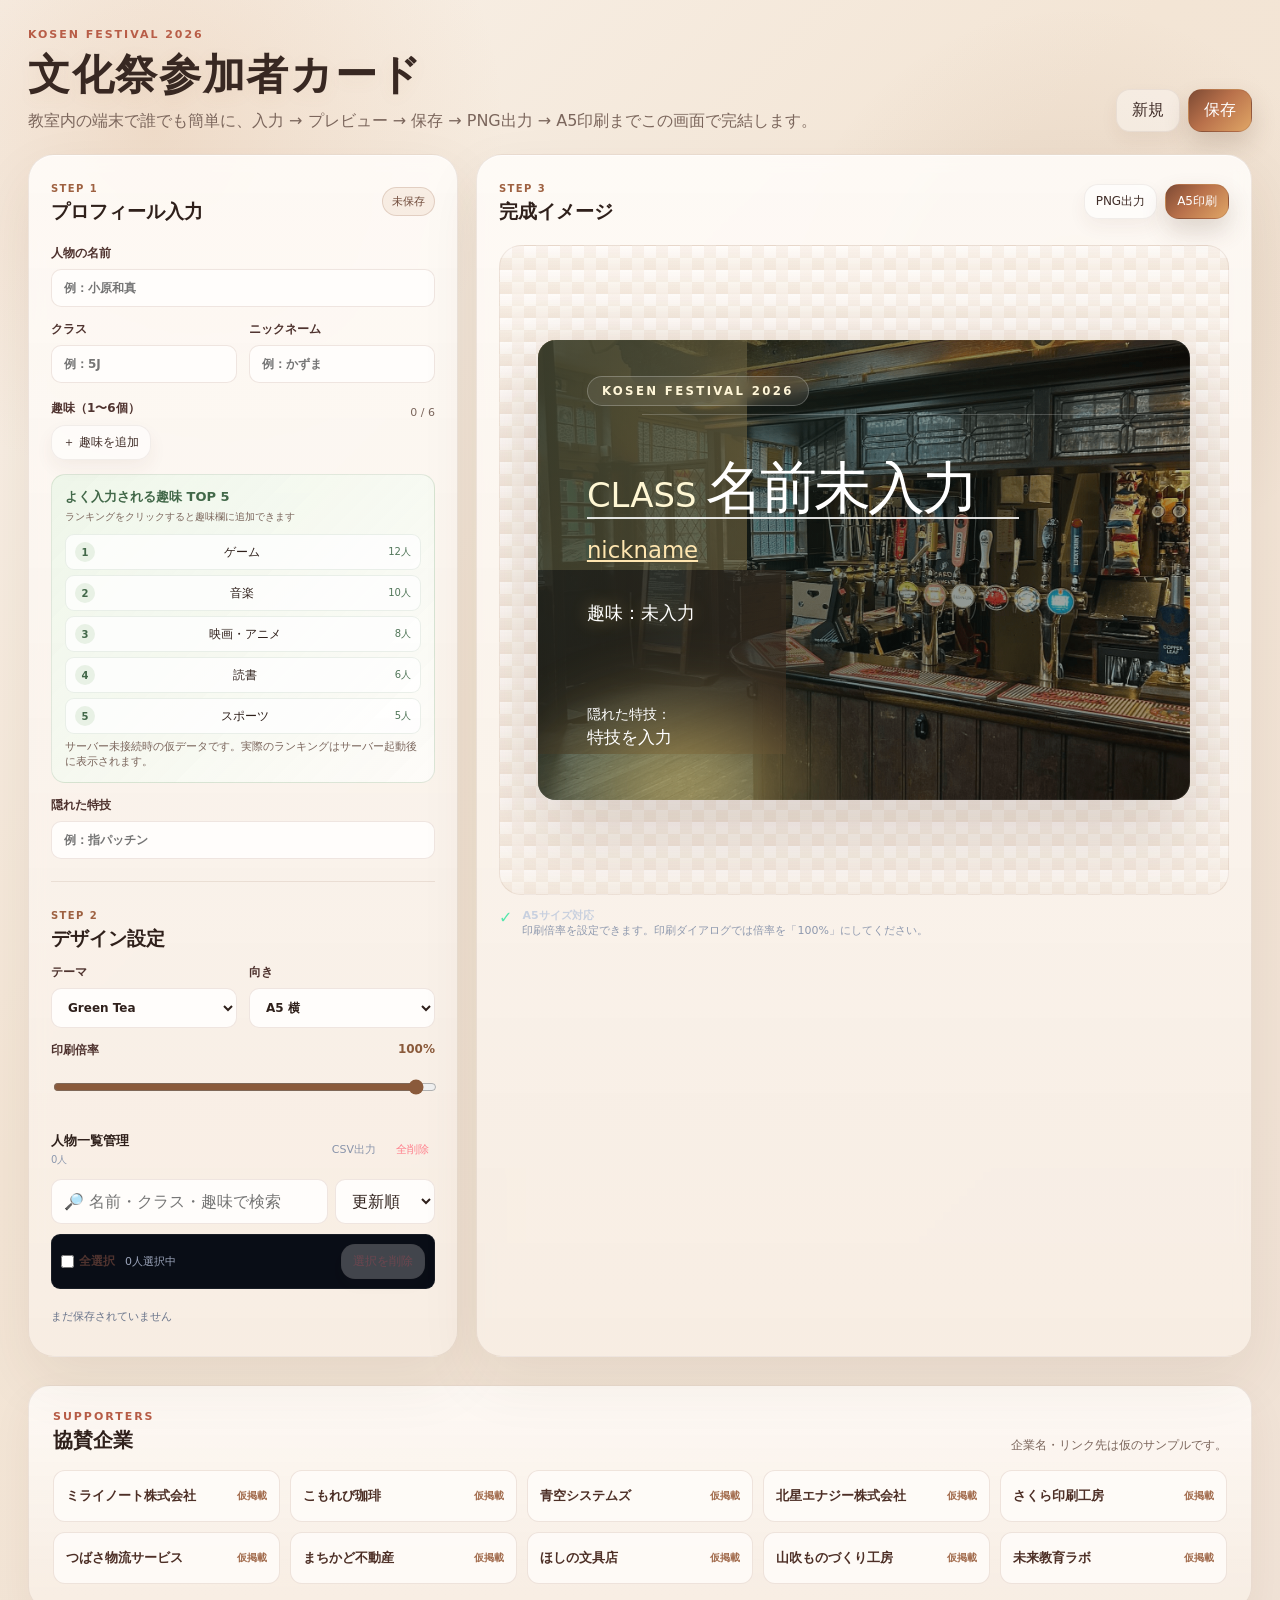
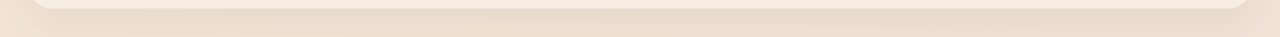
==== commit 2c6aa3f2: "color change." ====
--- a/index.html
+++ b/index.html
@@ -24,7 +24,7 @@
       </div>
     </header>
    
-    <!-- 入力画面とプレビュー画面のメイン領域 --> 
+    <!-- 入力画面とプレビュー画面のメイン領域 -->
     <main class="workspace">
       <!-- プロフィール情報とデザイン設定の入力パネル -->
       <section class="panel form-panel"> 
--- a/style.css
+++ b/style.css
@@ -489,7 +489,7 @@
 /* 趣味の表示 */
 .hobby-display {
   margin-top: 7%;
-  color: #fff5ba;
+  color: #fff;
   font-size: clamp(11px, 2.7cqw, 34px);
   line-height: 1.45;
   max-width: 90%;
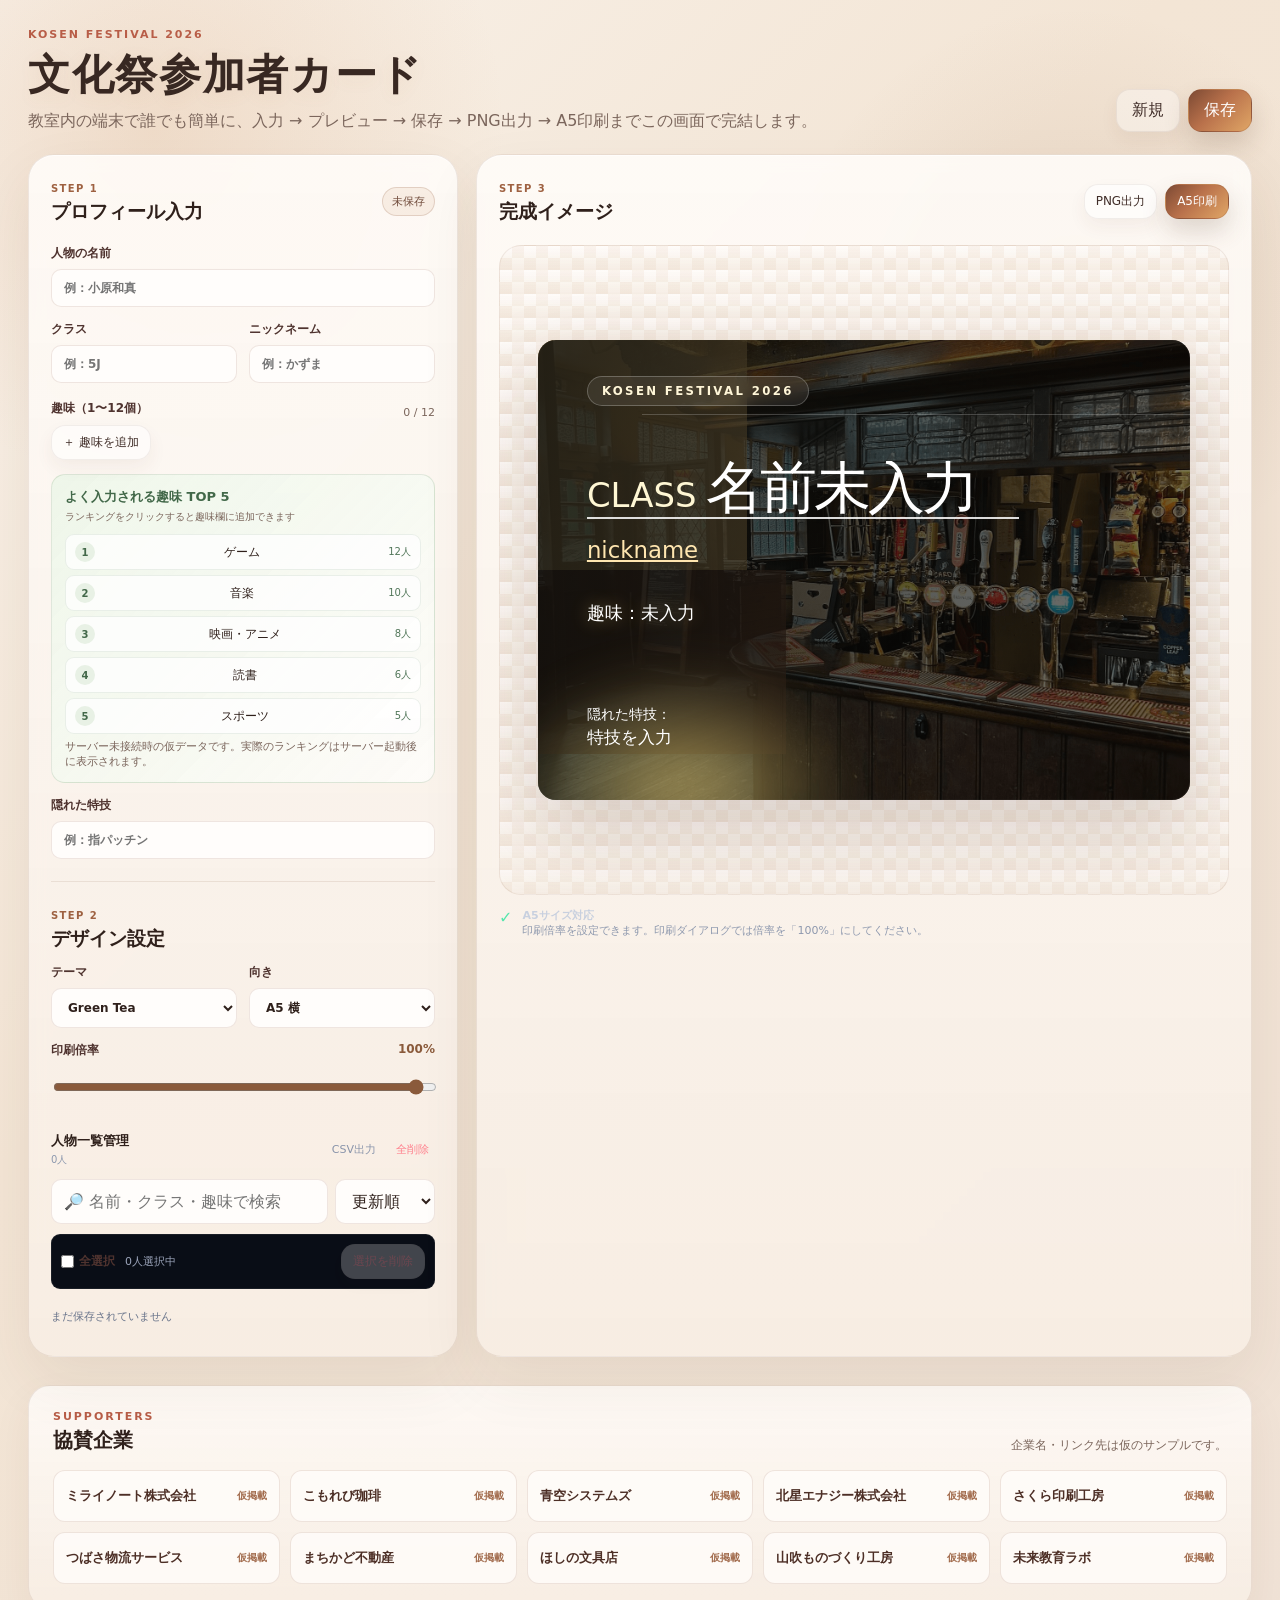
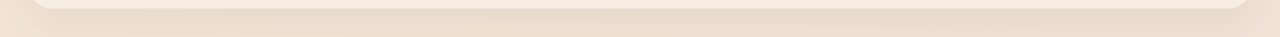
==== commit 77ceaef9: "6→12" ====
--- a/index.html
+++ b/index.html
@@ -27,7 +27,7 @@
     <!-- 入力画面とプレビュー画面のメイン領域 -->
     <main class="workspace">
       <!-- プロフィール情報とデザイン設定の入力パネル -->
-      <section class="panel form-panel"> 
+      <section class="panel form-panel">
         <div class="panel-title">
           <div>
             <span class="step">STEP 1</span>
@@ -52,8 +52,8 @@
           </div>
 
           <div class="hobby-head">
-            <label class="section-label">趣味（1〜6個）</label>
-            <span id="hobbyCount">0 / 6</span>
+            <label class="section-label">趣味（1〜12個）</label>
+            <span id="hobbyCount">0 / 12</span>
           </div>
 
           <!-- JavaScriptで趣味の入力欄を追加・削除する領域 -->
--- a/style.css
+++ b/style.css
@@ -361,7 +361,7 @@
   aspect-ratio: 210 / 148;
   overflow: hidden;
   color: #fff;
-  background: #171713 url("assets/bar-interior.png") center 52% / cover no-repeat;
+  background: #100b08 url("assets/bar-interior.png") center 52% / cover no-repeat;
   box-shadow: 0 30px 80px rgba(60, 26, 18, .18), inset 0 0 0 1px rgba(255,255,255,.08);
   border-radius: 18px;
   container-type: inline-size;
@@ -373,8 +373,8 @@
   position: absolute;
   inset: 0;
   background:
-    linear-gradient(90deg, rgba(10, 14, 13, .58), rgba(10, 14, 13, .3)),
-    linear-gradient(135deg, rgba(138, 86, 58, .16), transparent 52%);
+    linear-gradient(90deg, rgba(8, 6, 5, .78), rgba(12, 8, 6, .54)),
+    linear-gradient(135deg, rgba(91, 53, 30, .24), transparent 58%);
   pointer-events: none;
 }
 
@@ -393,21 +393,21 @@
 
 .theme-blue::before {
   background:
-    linear-gradient(90deg, rgba(10, 20, 18, .64), rgba(10, 20, 18, .32)),
-    linear-gradient(135deg, rgba(78, 129, 111, .28), transparent 60%);
+    linear-gradient(90deg, rgba(7, 8, 7, .8), rgba(10, 9, 7, .56)),
+    linear-gradient(135deg, rgba(76, 91, 70, .2), transparent 60%);
 }
 
 .theme-purple::before {
   background:
-    linear-gradient(90deg, rgba(16, 12, 24, .66), rgba(16, 12, 24, .34)),
-    linear-gradient(135deg, rgba(112, 45, 150, .3), transparent 60%);
+    linear-gradient(90deg, rgba(9, 7, 9, .8), rgba(12, 8, 10, .56)),
+    linear-gradient(135deg, rgba(91, 57, 67, .2), transparent 60%);
 }
 
 /* 緑テーマの装飾 */
 .theme-green::before {
   background:
-    linear-gradient(90deg, rgba(10, 20, 17, .64), rgba(10, 20, 17, .32)),
-    linear-gradient(135deg, rgba(72, 124, 78, .3), transparent 60%);
+    linear-gradient(90deg, rgba(7, 9, 7, .8), rgba(9, 11, 8, .56)),
+    linear-gradient(135deg, rgba(57, 80, 52, .2), transparent 60%);
 }
 /* カード内の光彩パーツ */
 .glow-one { width: 32%; height: 50%; left: -10%; top: 55%; background: rgba(244, 196, 116, .64); }
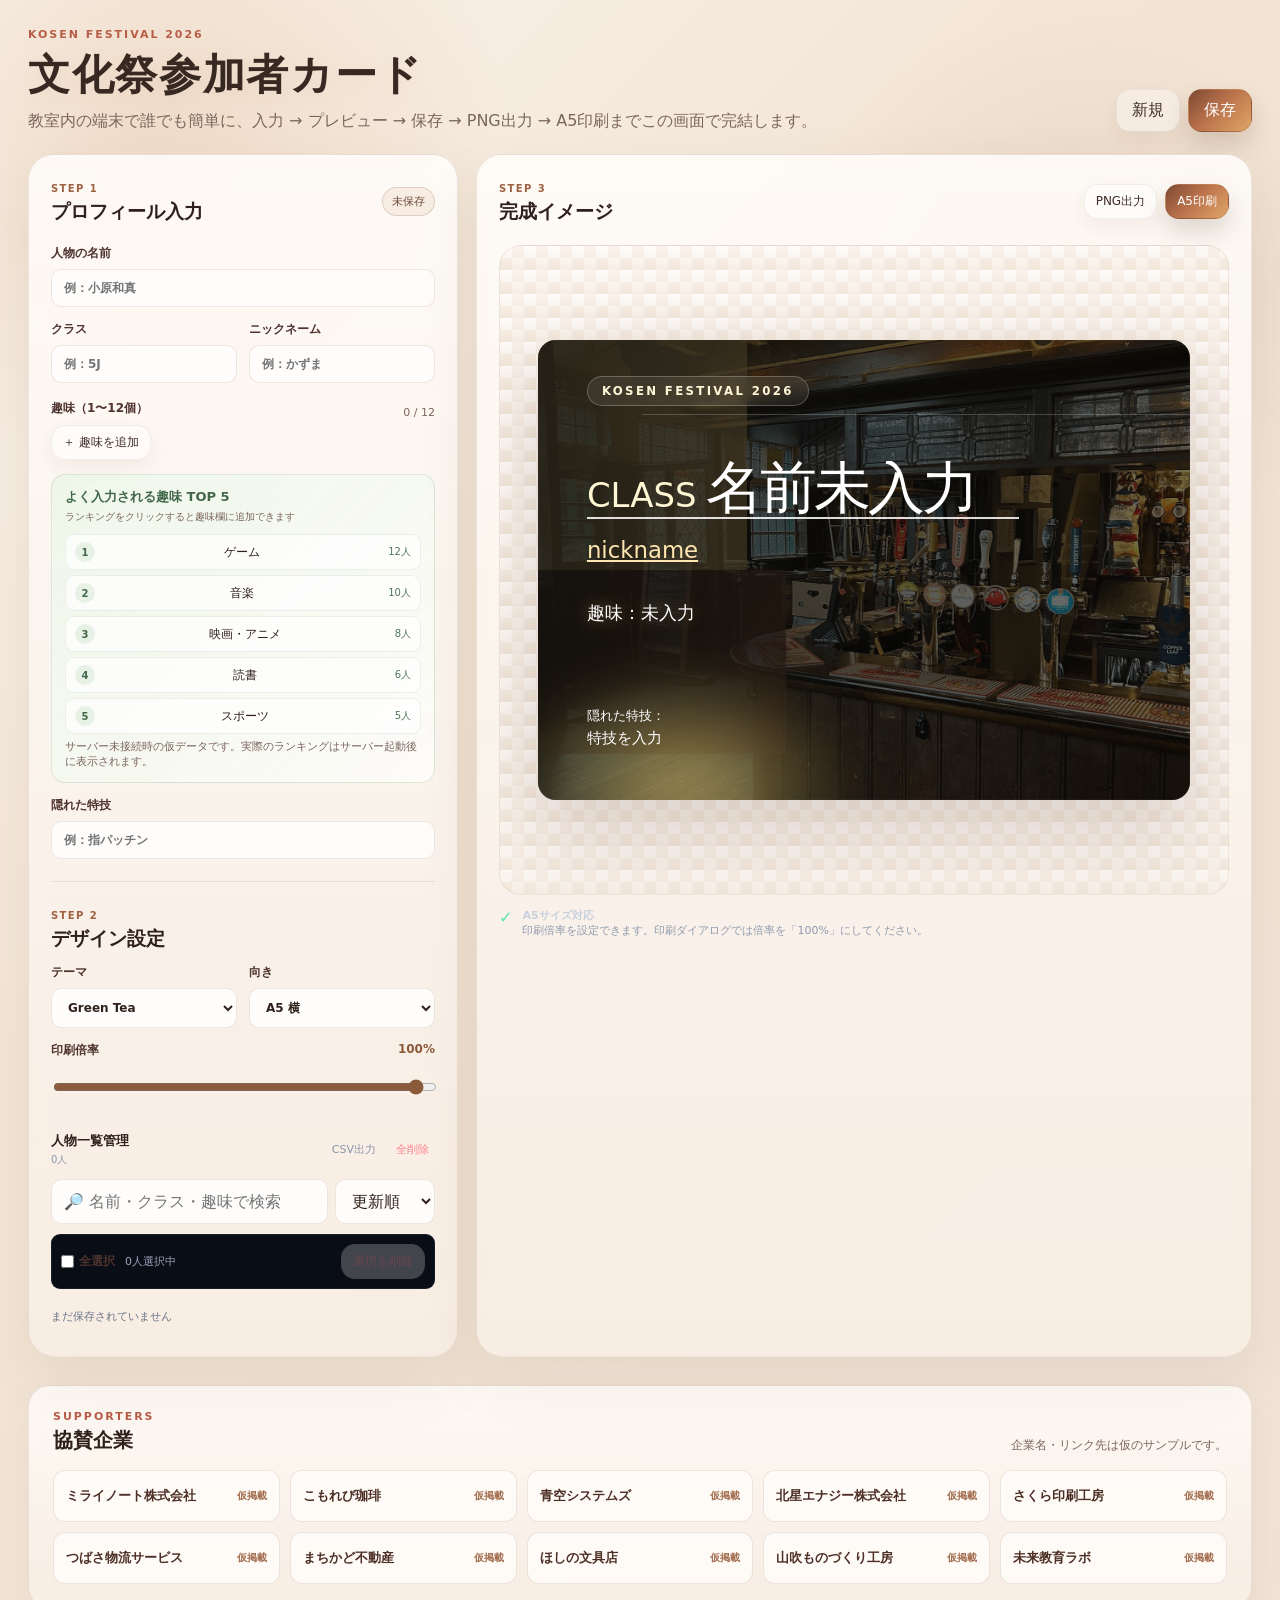
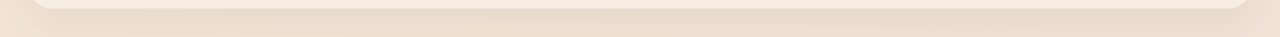
==== commit 09537158: "insatu" ====
--- a/index.html
+++ b/index.html
@@ -253,6 +253,27 @@
 
   <!-- 保存結果などを一時的に表示する通知 -->
   <div id="toast" class="toast"></div>
+
+  <div id="printPreviewModal" class="print-preview-modal" aria-hidden="true">
+    <div class="print-preview-dialog" role="dialog" aria-modal="true" aria-labelledby="printPreviewTitle">
+      <div class="print-preview-header">
+        <div>
+          <span class="step">STEP 4</span>
+          <h2 id="printPreviewTitle">印刷プレビュー</h2>
+        </div>
+        <button id="printPreviewClose" class="btn ghost small" type="button">閉じる</button>
+      </div>
+
+      <div class="print-preview-stage">
+        <img id="printPreviewImage" alt="印刷用のPNGプレビュー">
+      </div>
+
+      <div class="print-preview-actions">
+        <button id="printPreviewAction" class="btn primary" type="button">この画像を印刷</button>
+      </div>
+    </div>
+  </div>
+
   <!-- アプリの動作を制御するJavaScript -->
   <script src="app.js"></script>
 </body>
--- a/style.css
+++ b/style.css
@@ -505,11 +505,11 @@
 }
 .talent-box p {
   margin: 0 0 3.2%;
-  font-size: clamp(10px, 2.15cqw, 27px);
+  font-size: clamp(10px, 1.95cqw, 24px);
 }
 .talent-box strong {
   font-weight: 400;
-  font-size: clamp(12px, 2.55cqw, 32px);
+  font-size: clamp(12px, 2.35cqw, 29px);
 }
 
 /* 出力・印刷に関する注意書き */
@@ -561,6 +561,74 @@
 /* 通知を表示状態に切り替える */
 .toast.show { opacity: 1; transform: translate(-50%, 0); }
 
+.print-preview-modal {
+  position: fixed;
+  inset: 0;
+  display: none;
+  place-items: center;
+  padding: 24px;
+  background: rgba(17, 12, 10, .58);
+  z-index: 100;
+}
+
+.print-preview-modal.show {
+  display: grid;
+}
+
+.print-preview-dialog {
+  width: min(95vw, 980px);
+  background: linear-gradient(180deg, rgba(255,252,249,.96), rgba(242,233,224,.96));
+  border: 1px solid rgba(126, 85, 61, .12);
+  border-radius: 24px;
+  box-shadow: 0 30px 80px rgba(32, 20, 15, .18);
+  padding: 20px;
+}
+
+.print-preview-header {
+  display: flex;
+  justify-content: space-between;
+  align-items: center;
+  gap: 12px;
+  margin-bottom: 18px;
+}
+
+.print-preview-header h2 {
+  margin: 4px 0 0;
+  font-size: 20px;
+}
+
+.print-preview-stage {
+  display: grid;
+  place-items: center;
+  min-height: 420px;
+  padding: 18px;
+  border: 1px solid rgba(150, 107, 87, .12);
+  border-radius: 18px;
+  background:
+    linear-gradient(45deg, rgba(201, 155, 110, .09) 25%, transparent 25%, transparent 75%, rgba(201, 155, 110, .09) 75%),
+    linear-gradient(45deg, rgba(201, 155, 110, .09) 25%, transparent 25%, transparent 75%, rgba(201, 155, 110, .09) 75%),
+    linear-gradient(180deg, rgba(255,255,255,.5), rgba(245,236,227,.9));
+  background-position: 0 0, 12px 12px;
+  background-size: 24px 24px;
+}
+
+#printPreviewImage {
+  display: block;
+  max-width: 100%;
+  max-height: 68vh;
+  width: auto;
+  height: auto;
+  object-fit: contain;
+  box-shadow: 0 18px 50px rgba(67, 36, 18, .16);
+  border-radius: 10px;
+}
+
+.print-preview-actions {
+  display: flex;
+  justify-content: flex-end;
+  margin-top: 18px;
+}
+
 /* タブレット向けの1列レイアウト */
 @media (max-width: 1000px) {
   .workspace { grid-template-columns: 1fr; }
@@ -605,100 +673,45 @@
     visibility: visible !important;
   }
 
-  .app-shell,
-  .workspace,
-  .panel,
-  .form-panel,
-  .header-actions,
-  .preview-actions,
-  .saved-area,
-  .export-note,
-  .toast,
-  .panel-title,
-  .saved-head,
-  .list-toolbar,
-  .bulk-toolbar,
-  .saved-list,
-  .preview-panel > .panel-title {
+  body > :not(.print-preview-modal) {
     display: none !important;
     visibility: hidden !important;
   }
 
-  .preview-panel {
+  .print-preview-modal {
+    position: static !important;
     display: block !important;
+    background: transparent !important;
+    padding: 0 !important;
+  }
+
+  .print-preview-dialog {
+    width: 100% !important;
+    max-width: none !important;
+    background: transparent !important;
+    border: 0 !important;
+    box-shadow: none !important;
+    padding: 0 !important;
+  }
+
+  .print-preview-header,
+  .print-preview-actions {
+    display: none !important;
+  }
+
+  .print-preview-stage {
+    min-height: 0 !important;
+    background: transparent !important;
+    border: 0 !important;
+    padding: 0 !important;
+  }
+
+  #printPreviewImage {
+    max-width: 210mm !important;
+    max-height: 148mm !important;
     width: 210mm !important;
-    height: 148mm !important;
-    margin: 0 !important;
-    padding: 0 !important;
-    border: 0 !important;
-    background: transparent !important;
+    height: auto !important;
     box-shadow: none !important;
-  }
-
-  #previewStage,
-  #previewStage *,
-  #card,
-  #card *,
-  .festival-badge,
-  .identity,
-  .name-row,
-  .preview-class,
-  #previewName,
-  #previewNickname,
-  #previewHobbies,
-  .talent-box,
-  .glow,
-  .line,
-  .card-content {
-    display: block !important;
-    visibility: visible !important;
-  }
-
-  #previewStage {
-    position: relative !important;
-    display: flex !important;
-    align-items: center !important;
-    justify-content: center !important;
-    width: 210mm !important;
-    height: 148mm !important;
-    min-height: 0 !important;
-    padding: 0 !important;
-    margin: 0 !important;
-    border: 0 !important;
-    background: transparent !important;
-    overflow: hidden !important;
-    box-shadow: none !important;
-  }
-
-  #card {
-    position: relative !important;
-    display: block !important;
-    width: 210mm !important;
-    height: 148mm !important;
-    aspect-ratio: auto !important;
-    margin: 0 !important;
-    transform: scale(var(--print-scale, 1)) !important;
-    transform-origin: center !important;
-    border-radius: 0 !important;
-    box-shadow: none !important;
-    overflow: hidden !important;
-  }
-
-  .card-content,
-  .identity,
-  .name-row,
-  .talent-box {
-    position: absolute !important;
-    inset: auto !important;
-  }
-
-  .card-content {
-    inset: 0 !important;
-    padding: 5.5% 7.5% !important;
-  }
-
-  .festival-badge {
-    margin-bottom: 10% !important;
   }
 }
 
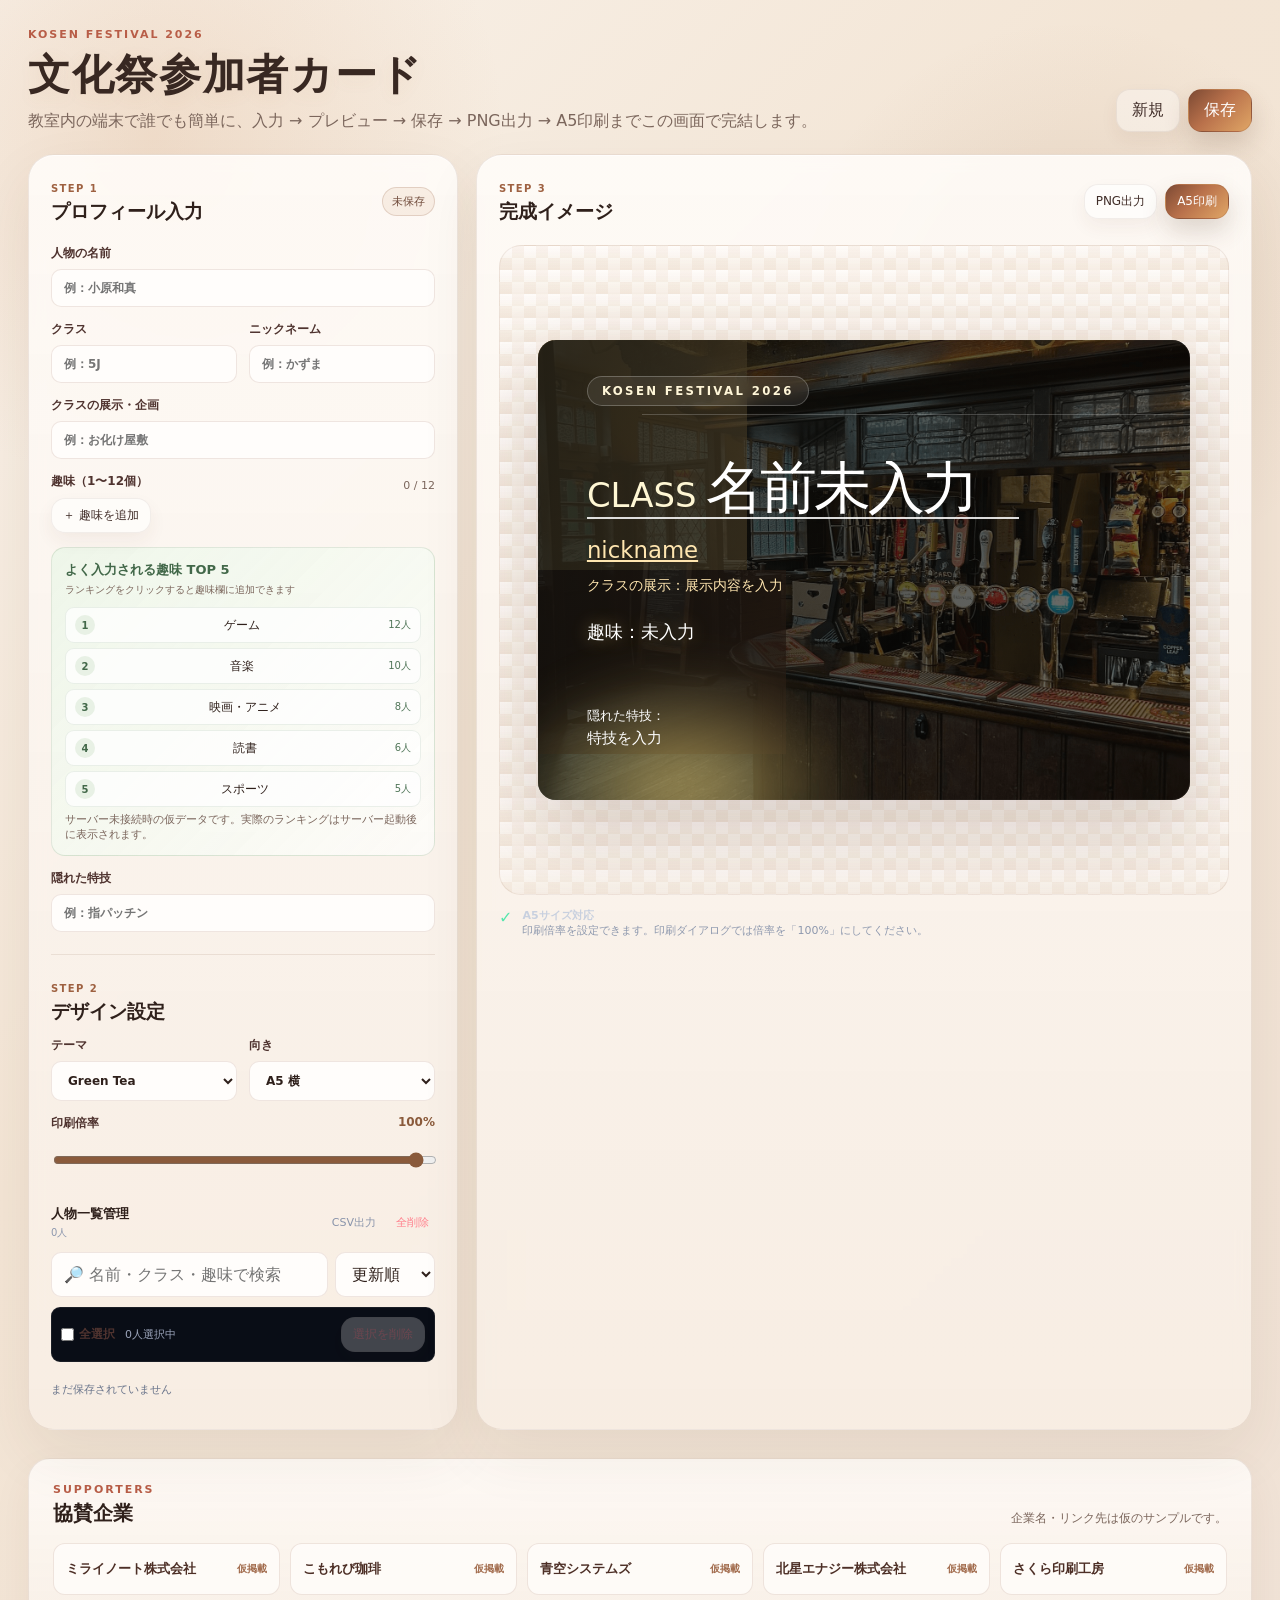
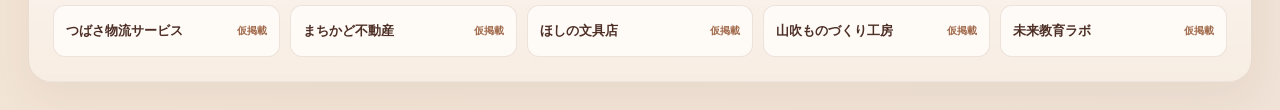
==== commit 362d4b89: "commit" ====
--- a/index.html
+++ b/index.html
@@ -51,6 +51,10 @@
             </label>
           </div>
 
+          <label>クラスの展示・企画
+            <input id="exhibition" maxlength="60" placeholder="例：お化け屋敷">
+          </label>
+
           <div class="hobby-head">
             <label class="section-label">趣味（1〜12個）</label>
             <span id="hobbyCount">0 / 12</span>
@@ -210,6 +214,7 @@
                   <div id="previewNickname" class="nickname">jr（ジュニア）</div>
                 </div>
 
+                <div id="previewExhibition" class="exhibition-display">クラスの展示：展示内容を入力</div>
                 <div id="previewHobbies" class="hobby-display">趣味：ギター・魚釣り・ゲーム・映画</div>
 
                 <div class="talent-box">
--- a/style.css
+++ b/style.css
@@ -486,9 +486,19 @@
   color: #ffe6b0;
 }
 
+/* クラスの展示・企画 */
+.exhibition-display {
+  margin-top: 2.5%;
+  color: #ffe6b0;
+  font-size: clamp(10px, 2.1cqw, 26px);
+  line-height: 1.35;
+  max-width: 90%;
+  overflow-wrap: anywhere;
+}
+
 /* 趣味の表示 */
 .hobby-display {
-  margin-top: 7%;
+  margin-top: 4.5%;
   color: #fff;
   font-size: clamp(11px, 2.7cqw, 34px);
   line-height: 1.45;
@@ -960,124 +970,6 @@
 
 
 
-/* ==========================================
-   A5印刷専用設定
-   ========================================== */
-
-@media print {
-
-    /* 印刷ページそのものをA5横にする */
-    @page {
-        size: A5 landscape;
-        margin: 0;
-    }
-
-    /* HTMLとbodyをA5ぴったりにする */
-    html,
-    body {
-        width: 210mm !important;
-        height: 148mm !important;
-
-        margin: 0 !important;
-        padding: 0 !important;
-
-        overflow: hidden !important;
-    }
-
-
-    /* 画面上のすべての要素を一旦非表示 */
-    body * {
-        visibility: hidden !important;
-    }
-
-
-    /* プロフィールカードだけ表示 */
-    #previewStage,
-    #previewStage * {
-        visibility: visible !important;
-    }
-
-
-    /* プレビューの外側 */
-    #previewStage {
-        position: fixed !important;
-
-        left: 0 !important;
-        top: 0 !important;
-
-        width: 210mm !important;
-        height: 148mm !important;
-
-        min-width: 210mm !important;
-        min-height: 148mm !important;
-
-        max-width: 210mm !important;
-        max-height: 148mm !important;
-
-        margin: 0 !important;
-        padding: 0 !important;
-
-        overflow: hidden !important;
-
-        transform: none !important;
-    }
-
-
-    /* 実際のプロフィールカード */
-    #previewStage .person-card {
-        box-sizing: border-box !important;
-
-        position: absolute !important;
-
-        left: 0 !important;
-        top: 0 !important;
-
-        width: 210mm !important;
-        height: 148mm !important;
-
-        min-width: 210mm !important;
-        min-height: 148mm !important;
-
-        max-width: 210mm !important;
-        max-height: 148mm !important;
-
-        margin: 0 !important;
-        padding: 0 !important;
-
-        overflow: hidden !important;
-
-        transform: none !important;
-
-        page-break-before: avoid !important;
-        page-break-after: avoid !important;
-        page-break-inside: avoid !important;
-
-        break-before: avoid !important;
-        break-after: avoid !important;
-        break-inside: avoid !important;
-    }
-
-
-    /* 印刷時に余計な要素を完全に消す */
-    header,
-    nav,
-    aside,
-    .app-header,
-    .form-panel,
-    .saved-area,
-    .export-note,
-    .toast,
-    button {
-        display: none !important;
-    }
-
-
-    /* 印刷領域からはみ出したものを切る */
-    #previewStage .person-card {
-        overflow: hidden !important;
-    }
-}
-
 /* 協賛企業 */
 .sponsors {
   margin-top: 28px;
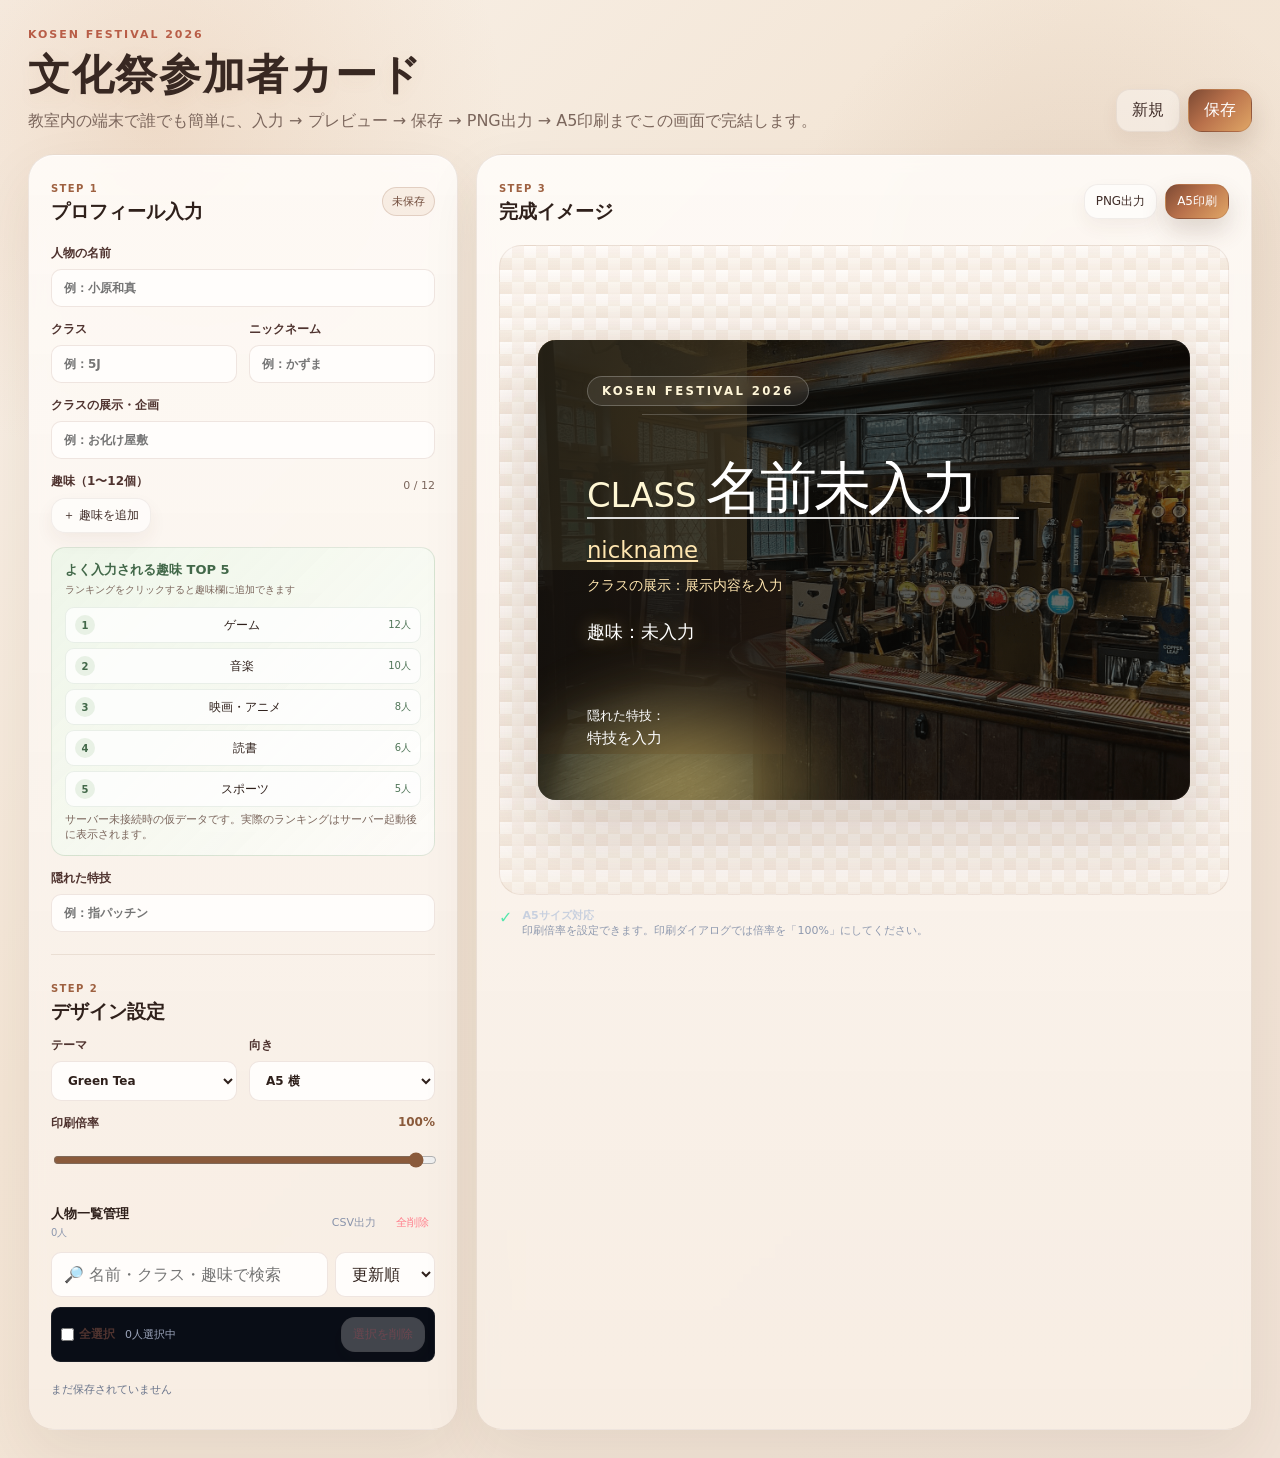
==== commit 498e210e: "kaisei!!!!" ====
--- a/index.html
+++ b/index.html
@@ -233,7 +233,7 @@
         </section>
       </main>
 
-      <footer class="sponsors" aria-labelledby="sponsorsTitle">
+      <!-- <footer class="sponsors" aria-labelledby="sponsorsTitle">
         <div class="sponsors-heading">
           <div>
             <p class="eyebrow">SUPPORTERS</p>
@@ -253,7 +253,7 @@
           <li><a href="https://example.com/" target="_blank" rel="noopener noreferrer">山吹ものづくり工房 <span>仮掲載</span></a></li>
           <li><a href="https://example.com/" target="_blank" rel="noopener noreferrer">未来教育ラボ <span>仮掲載</span></a></li>
         </ul>
-      </footer>
+      </footer> -->
     </div>
 
   <!-- 保存結果などを一時的に表示する通知 -->
--- a/style.css
+++ b/style.css
@@ -966,92 +966,4 @@
     grid-column: 2;
   }
 
-}
-
-
-
-/* 協賛企業 */
-.sponsors {
-  margin-top: 28px;
-  padding: 24px;
-  border: 1px solid rgba(126, 85, 61, .12);
-  border-radius: 22px;
-  background: linear-gradient(180deg, rgba(255,252,249,.88), rgba(247,237,227,.94));
-  box-shadow: 0 16px 40px rgba(79, 45, 31, .06);
-}
-
-.sponsors-heading {
-  display: flex;
-  align-items: end;
-  justify-content: space-between;
-  gap: 16px;
-  margin-bottom: 16px;
-}
-
-.sponsors-heading .eyebrow { margin-bottom: 4px; }
-
-.sponsors-heading h2 {
-  margin: 0;
-  font-size: 20px;
-}
-
-.sponsors-note {
-  margin: 0;
-  color: var(--muted);
-  font-size: 12px;
-}
-
-.sponsor-list {
-  display: grid;
-  grid-template-columns: repeat(5, minmax(0, 1fr));
-  gap: 10px;
-  margin: 0;
-  padding: 0;
-  list-style: none;
-}
-
-.sponsor-list a {
-  display: flex;
-  align-items: center;
-  justify-content: space-between;
-  gap: 8px;
-  min-height: 52px;
-  padding: 10px 12px;
-  border: 1px solid rgba(146, 92, 72, .15);
-  border-radius: 12px;
-  background: rgba(255, 253, 251, .8);
-  color: var(--coffee);
-  font-size: 13px;
-  font-weight: 700;
-  text-decoration: none;
-  transition: .18s;
-}
-
-.sponsor-list a:hover {
-  border-color: rgba(201, 115, 68, .45);
-  background: #fffaf5;
-  transform: translateY(-2px);
-}
-
-.sponsor-list a:focus-visible {
-  outline: 3px solid rgba(255, 122, 72, .45);
-  outline-offset: 2px;
-}
-
-.sponsor-list a span {
-  flex: 0 0 auto;
-  color: #a16a4b;
-  font-size: 10px;
-  font-weight: 600;
-}
-
-@media (max-width: 1000px) {
-  .sponsor-list { grid-template-columns: repeat(3, minmax(0, 1fr)); }
-}
-
-@media (max-width: 560px) {
-  .sponsors { padding: 18px; }
-  .sponsors-heading { align-items: start; flex-direction: column; gap: 8px; }
-  .sponsor-list { grid-template-columns: repeat(2, minmax(0, 1fr)); }
-  .sponsor-list a { align-items: start; flex-direction: column; }
 }
